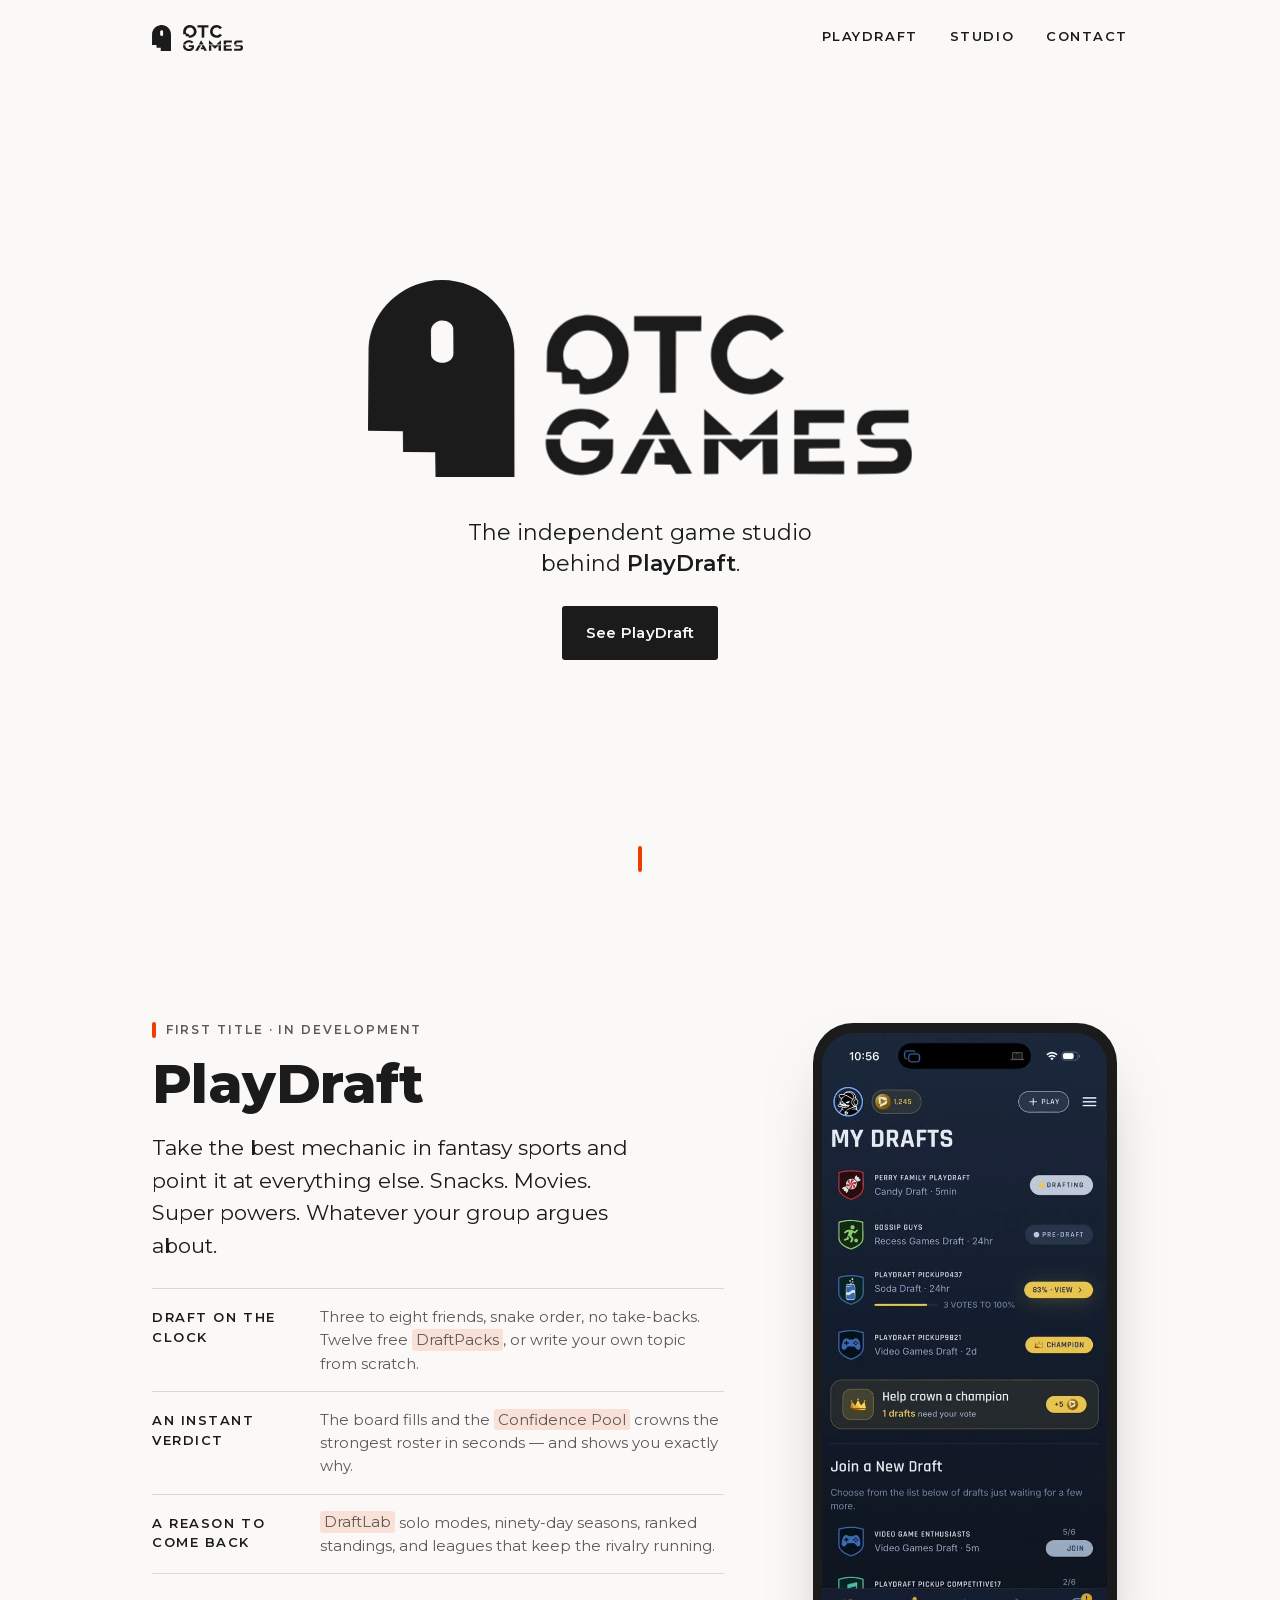
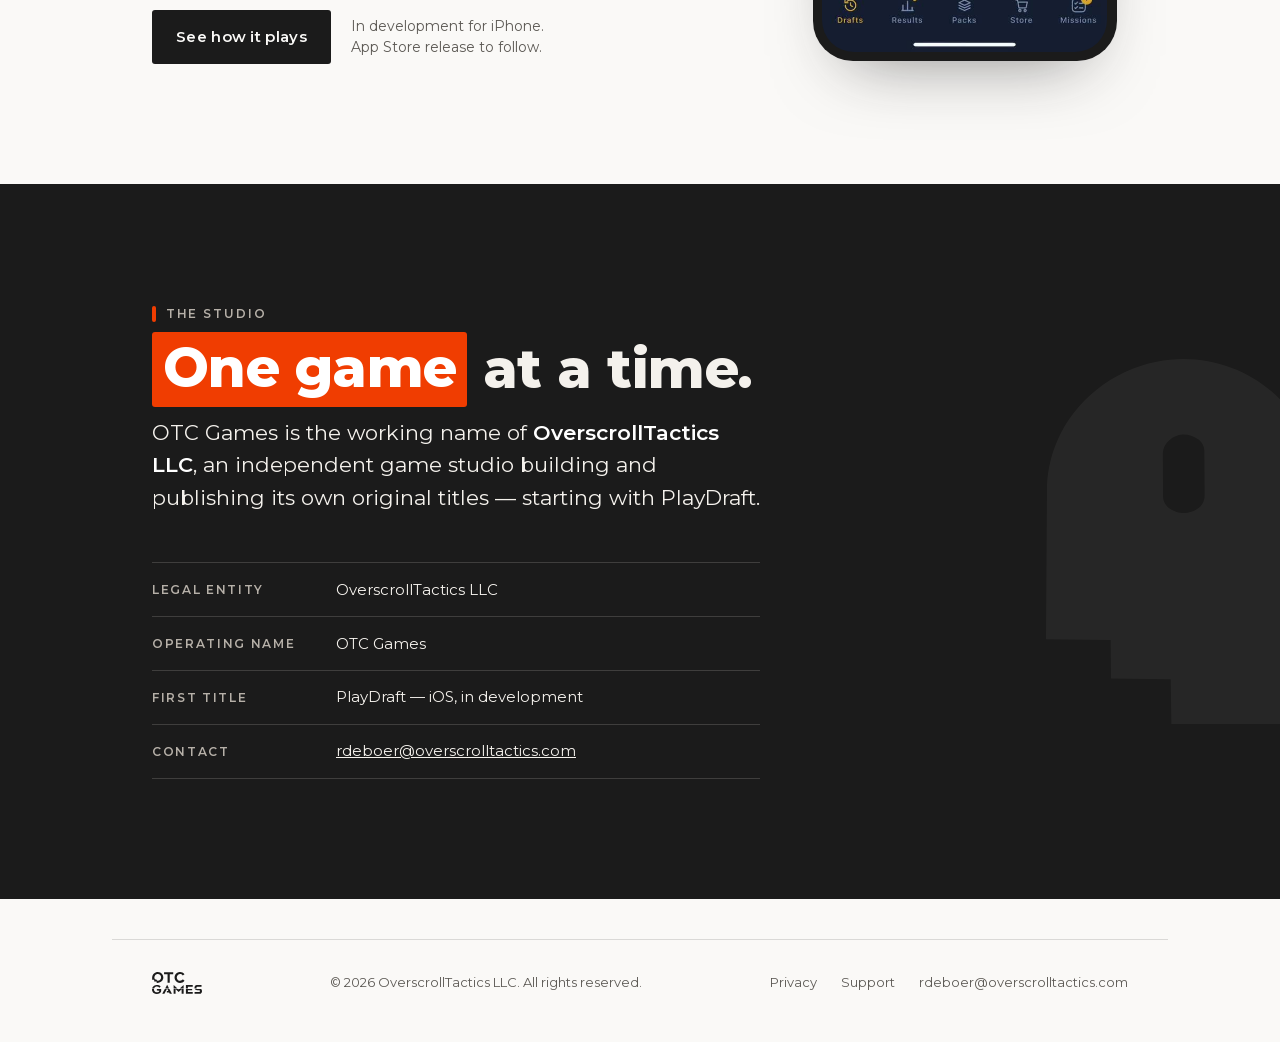
==== index.html @ acd5cdab "Rebuild the hero as one played game: spawn, steer, drop, collide, clear, reveal The eight clipped fr" ====
<!DOCTYPE html>
<html lang="en">
<head>
<meta charset="utf-8">
<meta name="viewport" content="width=device-width, initial-scale=1">
<title>OTC Games — OverscrollTactics LLC</title>
<meta name="description" content="OTC Games is the independent game studio of OverscrollTactics LLC — currently building PlayDraft, a social drafting game for iPhone.">
<link rel="canonical" href="https://overscrolltactics.com/">
<meta name="theme-color" content="#faf9f7">
<link rel="icon" href="/assets/img/favicon.svg" type="image/svg+xml">
<meta property="og:type" content="website">
<meta property="og:title" content="OTC Games — OverscrollTactics LLC">
<meta property="og:description" content="Independent game studio building PlayDraft, a social drafting game for iPhone.">
<meta property="og:url" content="https://overscrolltactics.com/">
<meta property="og:image" content="https://overscrolltactics.com/assets/img/logo.svg">
<meta name="twitter:card" content="summary">
<link rel="preload" href="/assets/fonts/montserrat-var-latin.woff2" as="font" type="font/woff2" crossorigin>
<link rel="stylesheet" href="/assets/css/site.css">
<script type="application/ld+json">
{
  "@context": "https://schema.org",
  "@type": "Organization",
  "name": "OTC Games",
  "legalName": "OverscrollTactics LLC",
  "url": "https://overscrolltactics.com/",
  "logo": "https://overscrolltactics.com/assets/img/logo.svg",
  "email": "rdeboer@overscrolltactics.com",
  "description": "OTC Games is the independent game studio of OverscrollTactics LLC, developing PlayDraft, a social drafting game for iPhone.",
  "brand": { "@type": "Brand", "name": "PlayDraft" }
}
</script>
</head>
<body>
<a class="skip" href="#playdraft">Skip to content</a>

<header class="site-head">
  <a class="brand" href="/" aria-label="OTC Games home">
    <img class="brand-mark" src="/assets/img/wordmark.svg" alt="" width="19" height="26">
    <img class="brand-type" src="/assets/img/type.svg" alt="OTC Games" width="60" height="26">
  </a>
  <nav class="site-nav" aria-label="Site">
    <a href="/playdraft.html">PlayDraft</a>
    <a href="#studio">Studio</a>
    <a href="#contact">Contact</a>
  </nav>
</header>

<main>
<section class="hero" id="hero">
  <h1 class="visually-hidden">OTC Games — the independent game studio of OverscrollTactics LLC</h1>

  <div class="lockup" id="lockup" role="img" aria-label="OTC Games">
    <!-- Burn-off bloom. Its own SVG so it can overflow into the paper —
         the lockup SVG has to stay clipped or the falling pieces would
         show above the canvas. Sits behind the lockup, so the glow only
         reads where it escapes the silhouette. -->
    <svg class="burn-svg" viewBox="0 0 135.41 182.13" xmlns="http://www.w3.org/2000/svg" aria-hidden="true" focusable="false">
      <defs>
        <filter id="otc-burn-halo" x="-60%" y="-60%" width="220%" height="220%"><feGaussianBlur stdDeviation="11"/></filter>
        <filter id="otc-burn-core" x="-40%" y="-40%" width="180%" height="180%"><feGaussianBlur stdDeviation="4"/></filter>
      </defs>
      <path class="burn burn-halo" filter="url(#otc-burn-halo)" d="M62.1,159.36l-29.74-.3-.16-19.16-32.2-.48L.51,62.4C2.1,31.79,25.71,7.09,55.06,1.31c40.99-8.07,80.19,22.22,80.23,64.25l.12,116.53-72.99.04-.32-22.77ZM78.98,67.86l-.15-22.22c-.04-5.45-6.4-8.46-10.98-8.08-4.81.4-9.73,4.33-9.7,9.8l.13,21.05c.03,5.4,5.83,8.29,10.5,8.22s10.23-2.89,10.19-8.77Z"/>
      <path class="burn burn-core" filter="url(#otc-burn-core)" d="M62.1,159.36l-29.74-.3-.16-19.16-32.2-.48L.51,62.4C2.1,31.79,25.71,7.09,55.06,1.31c40.99-8.07,80.19,22.22,80.23,64.25l.12,116.53-72.99.04-.32-22.77ZM78.98,67.86l-.15-22.22c-.04-5.45-6.4-8.46-10.98-8.08-4.81.4-9.73,4.33-9.7,9.8l.13,21.05c.03,5.4,5.83,8.29,10.5,8.22s10.23-2.89,10.19-8.77Z"/>
    </svg>
    <svg class="lockup-svg" viewBox="0 0 503.11 212.35" xmlns="http://www.w3.org/2000/svg" aria-hidden="true" focusable="false">
      <defs>
        <!-- Arcade readout wipe. The rect starts fully left of the wordmark
             and steps right in twelve cells — roughly a glyph per cell, so
             the name types itself on the way a high-score line does. -->
        <clipPath id="otc-type-wipe"><rect class="type-wipe" x="158" y="28" width="346" height="156"/></clipPath>
      </defs>
      <!-- The playfield: a 3×4 board on the emblem's footprint, cell
           45.14 × 45.53. Faint interior grid while pieces are in play;
           it leaves with the line clear. -->
      <path class="grid" d="M45.14,0v182.13M90.27,0v182.13M0,45.53h135.41M0,91.07h135.41M0,136.6h135.41"/>
      <!-- Three tetrominoes fill the board exactly. Pieces enter from the
           board's top edge, move only in whole-cell steps, and each one
           stops where the stack already is. -->
      <g class="tet tet1"><path d="M0,91.07h45.14v45.53h90.27v45.53H0z"/></g><!-- J: floor bar + left riser -->
      <g class="tet tet2"><rect x="45.14" y="45.53" width="90.27" height="91.07"/></g><!-- O: falls in the left lane, steers right -->
      <g class="tet tet3"><path d="M0,0h135.41v45.53H45.14v45.54H0z"/></g><!-- L: top bar, foot drops into the last gap -->
      <!-- The line-clear flash: the board blanks for a beat, and the mark
           is what's left when it passes. -->
      <rect class="clear-flash" x="-1" y="-1" width="137.41" height="184.13"/>
      <!-- Canonical mark: one path, wheel knocked out by winding. -->
      <path class="emblem" d="M62.1,159.36l-29.74-.3-.16-19.16-32.2-.48L.51,62.4C2.1,31.79,25.71,7.09,55.06,1.31c40.99-8.07,80.19,22.22,80.23,64.25l.12,116.53-72.99.04-.32-22.77ZM78.98,67.86l-.15-22.22c-.04-5.45-6.4-8.46-10.98-8.08-4.81.4-9.73,4.33-9.7,9.8l.13,21.05c.03,5.4,5.83,8.29,10.5,8.22s10.23-2.89,10.19-8.77Z"/>
      <g class="type" clip-path="url(#otc-type-wipe)">
        <polygon points="337.15 143.12 310.96 119.31 310.95 143.12 337.15 143.12"/>
        <polygon points="378.58 143.12 378.46 119.52 352.33 143.12 378.58 143.12"/>
        <path d="M347.79,147.23l-3.08,2.78-3.06-2.78h-30.71l-.02,32.2,13.1-.06.07-29.6,1.42-.74,19.18,18.01,20.23-18.56.33,30.96,13.52-.1-.17-32.11h-30.81ZM323.71,148.55c.08-.62.71-.76,1.17-.23l-1.17.23Z"/>
        <polygon points="407.65 143.12 407.74 132.22 440.37 132.19 440.33 120.34 394.23 120.31 394.21 143.12 407.65 143.12"/>
        <polygon points="407.66 155.59 436.22 155.45 436.23 147.23 394.21 147.23 394.18 179.39 440.33 179.41 440.36 167.56 407.7 167.66 407.66 155.59"/>
        <path d="M468.94,143.12c-2.32-.86-3.64-3.03-3.53-5.59.12-2.96,2.4-5.4,6.03-5.41l28.49-.06-.08-11.68-31.12.17c-10.18.06-16.57,8.61-16.49,17.91.02,1.63.26,3.19.67,4.66h16.03Z"/>
        <path d="M496.61,147.23h-41.91c2.99,4.88,8.48,8.02,15.2,8.04l13.51.05c4.29.02,6.98,3.02,6.57,7.07-.3,2.98-2.98,5.32-6.77,5.32l-30.28.02-.03,11.76,34.2-.42c10.27-.13,16.16-8.84,16-18.05-.1-5.78-2.49-10.7-6.49-13.79Z"/>
        <polygon points="280.17 143.12 267.02 118.86 253.5 143.12 280.17 143.12"/>
        <polygon points="251.21 147.23 233.41 179.17 248.51 179.31 265.33 147.23 251.21 147.23"/>
        <polygon points="268.49 147.23 275.2 159.87 265.02 159.98 265.15 170.59 280.19 170.76 284.86 179.35 299.63 179.02 282.39 147.23 268.49 147.23"/>
        <path d="M373,81.75l11.75,9.24c-12.39,15.83-34.83,19.24-51.39,8.25-16.53-10.98-21.1-32.46-10.7-49.26,6.59-10.65,17.91-16.87,29.71-17.45,12.45-.61,24.17,4.26,32.32,14.77l-12.12,8.75c-8.25-11.28-23.36-12.31-33.11-3.58-9.94,8.91-9.69,24.39.01,33.11,9.99,8.98,25.1,7.93,33.53-3.83Z"/>
        <polygon points="284.65 104.06 269.94 104.36 269.79 47.37 246.07 47.35 246.12 33.42 308.3 33.47 308.13 47.36 284.79 47.34 284.65 104.06"/>
        <path d="M233.86,47.54c-9.68-12.82-26.04-17.92-41.35-13.36-14.26,4.25-25.67,16.77-27,32.72l-.2,18.16,13.83.26.37,10.63,16.09.15.09,9.27c19.65,2.06,37.98-7.13,43.66-25.54,3.57-11.56,1.54-22.99-5.49-32.29ZM202.93,91.55c-7.14-.37-4.7-9.8-11.31-8.85-5,.72-8.28-1.69-9.9-6.17-2.51-6.92-1.15-14.36,3.25-20.44,3.95-5.45,10.72-9.52,18.63-9.55,12.53-.06,22.72,10.48,22.46,22.68-.26,12.19-10.35,22.98-23.13,22.33Z"/>
        <path d="M197.45,147.23l-.04,10.41,17,.39c-1.67,11.9-20.01,13.54-29.37,7.03-5.49-3.82-7.8-10.17-7.29-16.56.03-.42.08-.84.15-1.27h-13.35c-.95,9.7,2.39,19.49,10.5,25.77,11.8,9.14,28.61,9.56,41.39,2.42,5.55-3.1,9.94-8.67,10.03-14.64l.2-13.55h-29.21Z"/>
        <path d="M178.89,143.12c1.27-3.65,3.59-7.11,7.1-9.15,9.3-5.39,20.91-4.19,28.12,4.05l9.14-8.56c-7.3-8.2-16.92-10.63-27.21-10.38-13.14.31-24.91,7.62-29.38,19.19-.61,1.59-1.1,3.22-1.47,4.86h13.7Z"/>
      </g>
      <!-- The wipe's leading edge, made visible: one accent bar that steps
           across with the reveal and goes out as the last glyph lands. -->
      <rect class="type-caret" x="500" y="28" width="4" height="156"/>
    </svg>
    <button class="lockup-replay" id="replay" aria-label="Replay the logo animation" title="Replay"></button>
  </div>
  <script>document.getElementById('hero').classList.add('play')</script>

  <p class="hero-line">The independent game studio behind <strong>PlayDraft</strong>.</p>
  <div class="hero-cta"><a class="btn" href="#playdraft">See PlayDraft</a></div>
  <a class="scroll-cue" href="#playdraft" aria-hidden="true" tabindex="-1"></a>
</section>

<section class="playdraft" id="playdraft">
  <div class="wrap split">
    <div class="pd-copy">
      <p class="kicker"><span class="tick" aria-hidden="true"></span>First title · In development</p>
      <h2>PlayDraft</h2>
      <p class="lede">Take the best mechanic in fantasy sports and point it at everything else. Snacks. Movies. Super powers. Whatever your group argues about.</p>
      <ul class="feature-rows">
        <li>
          <h3>Draft on the clock</h3>
          <p>Three to eight friends, snake order, no take-backs. Twelve free <span class="hl-soft">DraftPacks</span>, or write your own topic from scratch.</p>
        </li>
        <li>
          <h3>An instant verdict</h3>
          <p>The board fills and the <span class="hl-soft">Confidence&nbsp;Pool</span> crowns the strongest roster in seconds — and shows you exactly why.</p>
        </li>
        <li>
          <h3>A reason to come back</h3>
          <p><span class="hl-soft">DraftLab</span> solo modes, ninety-day seasons, ranked standings, and leagues that keep the rivalry running.</p>
        </li>
      </ul>
      <div class="store">
        <a class="btn" href="/playdraft.html">See how it plays</a>
        <p class="store-note">In development for iPhone. App&nbsp;Store release to follow.</p>
      </div>
    </div>
    <div class="pd-visual">
      <a class="device" href="/playdraft.html" aria-label="See how PlayDraft plays">
        <img src="/assets/video/playdraft-poster.jpg" width="540" height="1174"
             alt="PlayDraft on iPhone: the My Drafts screen listing drafts in progress, one awaiting a vote and one already crowned champion." loading="lazy" decoding="async">
      </a>
    </div>
  </div>
</section>

<section class="studio" id="studio">
  <svg class="watermark" viewBox="0 0 135.41 182.13" xmlns="http://www.w3.org/2000/svg" aria-hidden="true">
    <path d="M62.1,159.36l-29.74-.3-.16-19.16-32.2-.48L.51,62.4C2.1,31.79,25.71,7.09,55.06,1.31c40.99-8.07,80.19,22.22,80.23,64.25l.12,116.53-72.99.04-.32-22.77ZM78.98,67.86l-.15-22.22c-.04-5.45-6.4-8.46-10.98-8.08-4.81.4-9.73,4.33-9.7,9.8l.13,21.05c.03,5.4,5.83,8.29,10.5,8.22s10.23-2.89,10.19-8.77Z"/>
  </svg>
  <div class="wrap">
    <p class="kicker"><span class="tick" aria-hidden="true"></span>The studio</p>
    <h2><span class="hl">One game</span> at a time.</h2>
    <p class="lede">OTC Games is the working name of <strong>OverscrollTactics LLC</strong>, an independent game studio building and publishing its own original titles — starting with PlayDraft.</p>
    <dl class="facts" id="contact">
      <div>
        <dt>Legal entity</dt>
        <dd>OverscrollTactics LLC</dd>
      </div>
      <div>
        <dt>Operating name</dt>
        <dd>OTC Games</dd>
      </div>
      <div>
        <dt>First title</dt>
        <dd>PlayDraft — iOS, in development</dd>
      </div>
      <div>
        <dt>Contact</dt>
        <dd><a href="mailto:rdeboer@overscrolltactics.com">rdeboer@overscrolltactics.com</a></dd>
      </div>
    </dl>
  </div>
</section>
</main>

<footer class="site-foot">
  <div class="wrap foot-row">
    <img class="foot-type" src="/assets/img/type.svg" alt="OTC Games" width="50" height="22">
    <p>© 2026 OverscrollTactics LLC. All rights reserved.</p>
    <nav class="foot-links" aria-label="Legal">
      <a href="/privacy.html">Privacy</a>
      <a href="/support.html">Support</a>
      <a href="mailto:rdeboer@overscrolltactics.com">rdeboer@overscrolltactics.com</a>
    </nav>
  </div>
</footer>

<script src="/assets/js/hero.js" defer></script>
</body>
</html>
---- assets/css/site.css ----
/* OTC Games — overscrolltactics.com
   Tokens first; brand ink + one scarce accent. */

@font-face {
  font-family: "Montserrat";
  font-style: normal;
  font-weight: 100 900;
  font-display: swap;
  src: url("/assets/fonts/montserrat-var-latin.woff2") format("woff2");
  unicode-range: U+0000-00FF, U+0131, U+0152-0153, U+02BB-02BC, U+02C6, U+02DA,
    U+02DC, U+0304, U+0308, U+0329, U+2000-206F, U+20AC, U+2122, U+2191, U+2193,
    U+2212, U+2215, U+FEFF, U+FFFD;
}

:root {
  --paper: #faf9f7;
  --ink: #1b1b1b;
  --accent: #f03d01;
  /* burn-off ramp: bloom heat and cooling char between accent and ink */
  --ember-hot: #ff5a14;
  --ember-char: #501c07;
  --muted: #5d5a55;
  --line: rgba(27, 27, 27, 0.14);
  --band-text: #f4f1ec;
  --band-muted: #b6b0a8;
  --band-line: rgba(244, 241, 236, 0.16);
  /* raised surfaces on paper — derived from ink, not a new hue */
  --surface: #f2f0ec;
  --surface-line: rgba(27, 27, 27, 0.07);
  --r-panel: clamp(1.25rem, 2vw, 1.75rem);
  --r-card: 0.875rem;
  --wrap: 66rem;
  --gutter: clamp(1.25rem, 4vw, 2.5rem);
  /* hero lockup width; the emblem, the pieces and the wordmark all derive from it */
  --L: min(80vw, 34rem);
}

* { box-sizing: border-box; }

html {
  scroll-behavior: smooth;
  -webkit-text-size-adjust: 100%;
}

body {
  margin: 0;
  background: var(--paper);
  color: var(--ink);
  font-family: "Montserrat", "Avenir Next", "Segoe UI", system-ui, sans-serif;
  font-size: clamp(1rem, 0.96rem + 0.2vw, 1.0625rem);
  line-height: 1.6;
}

::selection { background: var(--accent); color: #fff; }

img, svg { display: block; max-width: 100%; }

a { color: inherit; }

:focus-visible {
  outline: 2px solid var(--accent);
  outline-offset: 3px;
  border-radius: 2px;
}

.visually-hidden {
  position: absolute;
  width: 1px;
  height: 1px;
  margin: -1px;
  padding: 0;
  overflow: hidden;
  clip-path: inset(50%);
  white-space: nowrap;
}

.skip {
  position: absolute;
  left: -999px;
  top: 0;
  background: var(--ink);
  color: var(--paper);
  padding: 0.6rem 1rem;
  z-index: 50;
}
.skip:focus { left: 0.5rem; top: 0.5rem; }

.wrap {
  max-width: var(--wrap);
  margin-inline: auto;
  padding-inline: var(--gutter);
}

/* Inline brand SVGs carry no fill of their own — they take it from tokens. */
.watermark path { fill: currentColor; }

/* ---------- Header ---------- */

.site-head {
  position: absolute;
  inset: 0 0 auto 0;
  z-index: 10;
  display: flex;
  align-items: center;
  justify-content: space-between;
  gap: 1rem;
  max-width: var(--wrap);
  margin-inline: auto;
  padding: 1.4rem var(--gutter);
}

.brand {
  display: flex;
  align-items: center;
  gap: 0.75rem;
  text-decoration: none;
  flex: none; /* the nav is the flexible one — never squeeze the mark */
}
.brand-mark { height: 26px; width: auto; }
.brand-type { height: 26px; width: auto; } /* two-line "OTC / GAMES" */

.site-nav {
  display: flex;
  gap: clamp(1rem, 3vw, 2rem);
}
.site-nav a {
  font-size: 0.8125rem;
  font-weight: 600;
  letter-spacing: 0.12em;
  text-transform: uppercase;
  text-decoration: none;
  white-space: nowrap;
  padding: 0.25rem 0;
  border-bottom: 2px solid transparent;
}
.site-nav a:hover { border-bottom-color: var(--accent); }

/* ---------- Hero ---------- */

.hero {
  min-height: 100svh;
  display: grid;
  place-content: center;
  justify-items: center;
  text-align: center;
  padding: 5.5rem var(--gutter) 3rem;
  position: relative;
}

/* Lockup box reserves the *finished* logo (503.11 × 182.13) so nothing shifts.
   The SVG viewBox runs 30u taller; the extra sits in the lockup's bottom
   margin. Pieces spawn above the viewBox and are clipped by it, so they
   enter from the board's top edge like a real playfield. */
.lockup {
  position: relative;
  width: var(--L);
  aspect-ratio: 503.11 / 182.13;
  margin-bottom: 2.5rem;
}
.lockup-svg {
  position: absolute;
  left: 0;
  top: 0;
  width: 100%;
  height: 116.593%; /* 212.35 / 182.13 — matches the viewBox, so no letterboxing */
}

.lockup-replay {
  position: absolute;
  inset: 0;
  z-index: 5;
  background: none;
  border: 0;
  padding: 0;
  cursor: pointer;
  border-radius: 6px;
}

.hero-line {
  margin: 0 0 1.6rem;
  font-size: clamp(1.05rem, 1rem + 0.6vw, 1.375rem);
  max-width: 30ch;
  line-height: 1.45;
}
.hero-line strong { font-weight: 600; }

.hero-cta { margin: 0; }

.scroll-cue {
  position: absolute;
  bottom: 1.75rem;
  left: 50%;
  translate: -50% 0;
  width: 4px;
  height: 26px;
  border-radius: 2px;
  background: var(--accent);
}

/* ----- Playfield timeline (only when .play is set) -----
   One board, one grammar. A 3×4 grid sits on the emblem's footprint and
   three tetrominoes fill it exactly: a J, an O, an L. Every move is a
   whole-cell jump on a steps() clock — spawn, steer, drop, collide, clear,
   reveal — and easing is reserved for what happens after the clear. The
   falling piece is the hottest orange on the board; it cools to accent at
   its lock, with a tick of compression so the collision reads.

      0  board fades in            1040  L drops · foot finds the last gap
    220  J falls · 4 ticks         1180  board full — hold the shape
    620  O falls · steers right    1320  LINE CLEAR — one flash, held
    880  O locks on the J         1400  reveal: mark burns in, name types on

   The clear is the causal hinge: the blocks leave behind the flash and the
   canonical mark is what remains, so the rounded glyph never has to morph
   out of rigid blocks on camera. From there the burn does the ending —
   the glyph holds accent, sinks through char, and settles on ink while the
   wordmark types itself on and cools on the same ramp. One flash, one
   bloom, one decay — never a strobe (WCAG 2.3.1). */

/* Base paint. The grid is a hint, not a texture; the paper seams keep the
   stack reading as separate blocks until the clear takes them. */
.grid { stroke: var(--ink); stroke-opacity: 0.08; fill: none; opacity: 0; }
.tet  { opacity: 0; }
.tet path,
.tet rect { fill: var(--ember-hot); stroke: var(--paper); stroke-width: 1; }
.clear-flash { fill: #fff; opacity: 0; }
.emblem { fill: var(--ink); opacity: 0; }
.type   { fill: var(--ink); }
/* Wipe rect and caret live in user space; both step the full width of the
   wordmark, so one shared travel distance keeps the caret welded to the edge.
   They rest fully open — the wordmark has to be readable with no JS, under
   reduced motion, and between replays. The animation's backwards fill is what
   pulls the wipe off-screen for the reveal. */
.type-wipe,
.type-caret { transform: translateX(0); }
.type-caret { fill: var(--accent); opacity: 0; }
/* Burn-off bloom. The svg is sized to the emblem's share of the lockup so
   the two paths land exactly on the mark; overflow stays visible so the
   glow can leave the canvas and bleed into the paper. */
.burn-svg {
  position: absolute;
  left: 0;
  top: 0;
  width: 26.917%; /* 135.41 / 503.11 — the emblem's share of the lockup */
  height: 100%;
  overflow: visible;
  pointer-events: none;
}
.burn {
  opacity: 0;
  transform-box: fill-box;
  transform-origin: center;
}
.burn-halo { fill: var(--ember-hot); }
.burn-core { fill: var(--ember-hot); }

/* The board establishes first, empty, and leaves with the clear. */
.play .grid { animation: fade-in 140ms linear both,
                         fade-out 80ms linear 1400ms both; }
/* Groups carry the travel; children carry the lock beat, so the two
   transforms never fight. Travel is linear ticks — mechanical while moving,
   polish only after the clear. */
.play .tet1 { animation: show 1ms steps(1, end) 220ms both,
                         tet1-drop 240ms steps(4, end) 220ms both,
                         tet-off 1ms steps(1, end) 1400ms both; }
.play .tet1 > * { animation: tet-lock 120ms linear 460ms both; }
.play .tet2 { animation: show 1ms steps(1, end) 620ms both,
                         tet2-path 320ms linear 620ms both,
                         tet-off 1ms steps(1, end) 1400ms both; }
.play .tet2 > * { animation: tet-lock 120ms linear 880ms both; }
.play .tet3 { animation: show 1ms steps(1, end) 1040ms both,
                         tet3-drop 140ms steps(2, end) 1040ms both,
                         tet-off 1ms steps(1, end) 1400ms both; }
.play .tet3 > * { animation: tet-lock 120ms linear 1180ms both; }
.play .clear-flash { animation: line-clear 240ms linear 1320ms both; }
.play .emblem { animation: emblem-set 720ms linear 1400ms both; }
/* The wordmark types itself on in twelve 35ms cells, then cools with the
   emblem so the mark and the name go out together rather than in sequence. */
.play .type-wipe  { animation: type-wipe 420ms steps(12, end) 1400ms both; }
.play .type-caret { animation: type-wipe 420ms steps(12, end) 1400ms both,
                               caret-out 420ms linear 1400ms both; }
.play .type       { animation: type-cool 700ms linear 1450ms both; }
/* The bloom rides the reveal, not the locks: heat leaving the mark once,
   faint enough that the burn on the glyph stays the focal event. */
.play .burn-core  { animation: burn-core 560ms cubic-bezier(0.22, 1, 0.36, 1) 1400ms both; }
.play .burn-halo  { animation: burn-halo 900ms cubic-bezier(0.22, 1, 0.36, 1) 1400ms both; }

.play .hero-line  { animation: rise-in 0.45s ease-out 1.98s both; }
.play .hero-cta   { animation: rise-in 0.45s ease-out 2.1s both; }
.play .scroll-cue { animation: fade-in 0.4s ease-out 2.26s both, cue-nudge 1.2s ease-in-out 2.76s 3; }

@keyframes show { to { opacity: 1; } }
@keyframes fade-out { to { opacity: 0; } }

/* Gravity on a grid clock: every jump is one whole row. */
@keyframes tet1-drop { from { transform: translateY(-183px); } to { transform: translateY(0); } }
@keyframes tet3-drop { from { transform: translateY(-92px); }  to { transform: translateY(0); } }
/* The O: two ticks down the left lane, one sidestep right, one tick into the
   slot beside the riser. The steer is the single lateral gesture — it exists
   so the fall reads as played, not scheduled. */
@keyframes tet2-path {
  0%       { transform: translate(-45.14px, -138px); animation-timing-function: steps(1, end); }
  19%      { transform: translate(-45.14px, -91.3px); animation-timing-function: steps(1, end); }
  38%      { transform: translate(-45.14px, -45.8px); animation-timing-function: steps(1, end); }
  62%      { transform: translate(0px, -45.8px); animation-timing-function: steps(1, end); }
  81%, 100% { transform: translate(0, 0); }
}
/* The lock beat: the falling heat collides — a tick of pale flash, 1.5px of
   compression — and settles to resting accent. */
@keyframes tet-lock {
  0%   { fill: var(--ember-hot); transform: translateY(0); }
  35%  { fill: #ffc9a3; transform: translateY(1.5px); }
  100% { fill: var(--accent); transform: translateY(0); }
}
@keyframes tet-off { to { opacity: 0; } }
/* One flash, held for a beat, gone. A single event — never repeated. */
@keyframes line-clear {
  0%   { opacity: 0; }
  25%  { opacity: 0.92; }
  75%  { opacity: 0.92; }
  100% { opacity: 0; }
}
/* The burn. Once the mark is one solid glyph it cools in place: it holds the
   accent long enough to register as the finished shape, sinks through char,
   and settles on ink. This is the slowest move in the sequence on purpose —
   the whole build exists to arrive here, so the last thing the eye does is
   watch the orange go out. */
@keyframes emblem-set {
  0%   { opacity: 0; fill: var(--accent); }
  7%   { opacity: 1; fill: var(--accent); }
  30%  { fill: var(--accent); }
  62%  { fill: var(--ember-char); }
  100% { opacity: 1; fill: var(--ink); }
}
/* The bloom: flare fast, dissipate slow, drifting outward as it cools.
   Deliberately faint — it is the heat leaving the mark, not a glow effect.
   Anything stronger competes with the colour burn happening on the glyph. */
@keyframes burn-core {
  0%   { opacity: 0; transform: scale(0.99); }
  16%  { opacity: 0.34; }
  100% { opacity: 0; transform: scale(1.02); }
}
@keyframes burn-halo {
  0%   { opacity: 0; transform: scale(1); }
  18%  { opacity: 0.2; }
  100% { opacity: 0; transform: scale(1.05); }
}
@keyframes type-wipe {
  from { transform: translateX(-346px); }
  to   { transform: translateX(0); }
}
/* On through the reveal, out before it can overlap the final S. */
@keyframes caret-out {
  0%   { opacity: 0; }
  4%   { opacity: 1; }
  82%  { opacity: 1; }
  96%  { opacity: 0; }
  100% { opacity: 0; }
}
/* The name arrives hot and cools to ink alongside the emblem. */
@keyframes type-cool {
  0%   { fill: var(--accent); }
  26%  { fill: var(--accent); }
  60%  { fill: var(--ember-char); }
  100% { fill: var(--ink); }
}
@keyframes fade-in { from { opacity: 0; } to { opacity: 1; } }
@keyframes rise-in {
  from { opacity: 0; transform: translateY(12px); }
  to   { opacity: 1; transform: translateY(0); }
}
@keyframes cue-nudge {
  0%, 100% { transform: translateY(0); }
  50%      { transform: translateY(6px); }
}

/* Resting state: no-JS, reduced motion, and between replays. The canonical
   path and the wordmark are the only things visible — never a stray piece. */
.hero:not(.play) .grid,
.hero:not(.play) .tet,
.hero:not(.play) .clear-flash,
.hero:not(.play) .burn,
.hero:not(.play) .type-caret { opacity: 0; }
.hero:not(.play) .emblem { opacity: 1; }

@media (prefers-reduced-motion: reduce) {
  html { scroll-behavior: auto; }
  .play .grid, .play .tet, .play .clear-flash { animation: none; opacity: 0; }
  .play .tet > * { animation: none; }
  .play .burn { animation: none; opacity: 0; }
  .play .type-wipe { animation: none; transform: translateX(0); }
  .play .type-caret { animation: none; opacity: 0; }
  .play .emblem { animation: none; opacity: 1; }
  .play .type { animation: fade-in 110ms linear both; }
  .play .hero-line, .play .hero-cta { animation: fade-in 110ms linear both; }
  .play .scroll-cue { animation: none; }
}

/* ---------- Shared bits ---------- */

/* Keyword emphasis.
   .hl is the loud one: solid accent, white text. Display sizes only — at 3.9:1
   it clears AA for large text but not for body copy. One per heading, and never
   two visible in the same viewport, or the accent stops meaning anything.
   .hl-soft is the body-copy version: an accent wash under ink, so contrast
   stays where it was. Both clone their decoration so they survive a line wrap. */
.hl,
.hl-soft {
  border-radius: 3px;
  -webkit-box-decoration-break: clone;
  box-decoration-break: clone;
}
.hl {
  background: var(--accent);
  color: #fff;
  padding: 0.04em 0.2em 0.1em;
}
.hl-soft {
  background: rgba(240, 61, 1, 0.13);
  padding: 0.08em 0.26em;
}
.studio .hl-soft {
  background: rgba(240, 61, 1, 0.26);
  color: var(--band-text);
}

.kicker {
  display: flex;
  align-items: center;
  gap: 0.6rem;
  margin: 0 0 1rem;
  font-size: 0.75rem;
  font-weight: 600;
  letter-spacing: 0.16em;
  text-transform: uppercase;
  color: var(--muted);
}
.kicker .tick {
  width: 4px;
  height: 16px;
  border-radius: 2px;
  background: var(--accent);
}

h1, h2 {
  font-weight: 800;
  line-height: 1.05;
  letter-spacing: -0.01em;
  margin: 0 0 1.25rem;
}
h2 { font-size: clamp(2.1rem, 1.5rem + 2.6vw, 3.4rem); }

.lede {
  font-size: clamp(1.0625rem, 1rem + 0.5vw, 1.3125rem);
  line-height: 1.55;
  max-width: 34ch;
  margin: 0 0 2rem;
}

.btn {
  display: inline-block;
  background: var(--ink);
  color: var(--paper);
  text-decoration: none;
  font-weight: 600;
  font-size: 0.9375rem;
  letter-spacing: 0.02em;
  padding: 0.95rem 1.5rem;
  border-radius: 3px;
  border: 0;
  transition: transform 0.15s ease, background 0.15s ease;
}
.btn:hover { background: #000; transform: translateY(-1px); }
.btn:active { transform: translateY(0); }

/* ---------- PlayDraft ---------- */

.playdraft { padding: clamp(4rem, 10vw, 7.5rem) 0; }

.split {
  display: grid;
  grid-template-columns: minmax(0, 7fr) minmax(0, 4fr);
  gap: clamp(2.5rem, 6vw, 5rem);
  align-items: center;
}

.feature-rows {
  list-style: none;
  margin: 0 0 2.25rem;
  padding: 0;
}
.feature-rows li {
  display: grid;
  grid-template-columns: 9.5rem 1fr;
  gap: 1rem;
  padding: 1rem 0;
  border-top: 1px solid var(--line);
}
.feature-rows li:last-child { border-bottom: 1px solid var(--line); }
.feature-rows h3 {
  margin: 0;
  font-size: 0.8125rem;
  font-weight: 600;
  letter-spacing: 0.12em;
  text-transform: uppercase;
  line-height: 1.5;
  padding-top: 0.2rem;
}
.feature-rows p { margin: 0; color: var(--muted); font-size: 0.9375rem; line-height: 1.55; }

.store { display: flex; flex-wrap: wrap; align-items: center; gap: 1rem 1.25rem; }
.store-note {
  margin: 0;
  font-size: 0.875rem;
  color: var(--muted);
  max-width: 24ch;
  line-height: 1.5;
}
.store-note a { color: var(--ink); font-weight: 600; }

/* ---------- Studio band ---------- */

.studio {
  position: relative;
  overflow: hidden;
  background: var(--ink);
  color: var(--band-text);
  padding: clamp(4rem, 10vw, 7.5rem) 0;
}
.studio .kicker { color: var(--band-muted); }
.studio .lede { max-width: 44ch; }
.studio .lede strong { font-weight: 600; color: #fff; }

/* Emblem is portrait (0.74:1), so size it off the band height, not the width. */
.watermark {
  position: absolute;
  right: -3%;
  top: 50%;
  translate: 0 -50%;
  width: min(17rem, 34vw);
  color: var(--band-text);
  opacity: 0.05;
  pointer-events: none;
}

.facts {
  margin: 3rem 0 0;
  max-width: 38rem;
}
.facts > div {
  display: grid;
  grid-template-columns: 10.5rem 1fr;
  gap: 1rem;
  padding: 0.9rem 0;
  border-top: 1px solid var(--band-line);
}
.facts > div:last-child { border-bottom: 1px solid var(--band-line); }
.facts dt {
  font-size: 0.75rem;
  font-weight: 600;
  letter-spacing: 0.14em;
  text-transform: uppercase;
  color: var(--band-muted);
  padding-top: 0.15rem;
}
.facts dd { margin: 0; font-size: 0.9375rem; }
.facts dd a { color: var(--band-text); }

/* ---------- Footer ---------- */

.site-foot { padding: 2.5rem 0 3rem; }
.foot-row {
  display: flex;
  flex-wrap: wrap;
  align-items: center;
  justify-content: space-between;
  gap: 1rem 2rem;
  border-top: 1px solid var(--line);
  padding-top: 2rem;
}
.foot-type { height: 22px; width: auto; }
.foot-row p { margin: 0; font-size: 0.8125rem; color: var(--muted); }
.foot-links { display: flex; flex-wrap: wrap; gap: 0.5rem 1.5rem; }
.foot-links a {
  font-size: 0.8125rem;
  color: var(--muted);
  text-decoration: none;
  border-bottom: 1px solid transparent;
}
.foot-links a:hover { color: var(--ink); border-bottom-color: var(--accent); }

/* ---------- Inner pages (privacy, support, 404) ---------- */

.page {
  min-height: 60svh;
  padding: clamp(7rem, 16vw, 10rem) 0 clamp(3rem, 8vw, 5rem);
}
.page h1 { font-size: clamp(2rem, 1.5rem + 2.2vw, 3rem); }
.page .prose { max-width: 60ch; }
.page .prose h2 {
  font-size: 1.0625rem;
  font-weight: 600;
  letter-spacing: 0.02em;
  margin: 2.25rem 0 0.5rem;
}
.page .prose p { margin: 0 0 1rem; color: var(--muted); }
.page .prose p strong { color: var(--ink); }
.page .prose a { color: var(--ink); font-weight: 600; }
.page-updated {
  font-size: 0.8125rem;
  color: var(--muted);
  margin: 0 0 2.5rem;
}

.oops { text-align: center; place-content: center; display: grid; }
.oops .m-arc-static { width: min(6rem, 24vw); margin: 0 auto 2rem; }
.oops p { color: var(--muted); margin: 0 0 2rem; }

/* ---------- Responsive ---------- */

@media (max-width: 880px) {
  .split { grid-template-columns: 1fr; }
  .pd-visual { order: 2; }
}

@media (max-width: 640px) {
  .feature-rows li { grid-template-columns: 1fr; gap: 0.2rem; }
  .facts > div { grid-template-columns: 1fr; gap: 0.2rem; }
  .foot-row { flex-direction: column; align-items: flex-start; }
}

@media (max-width: 420px) {
  .brand-type { display: none; }
  :root { --L: 86vw; }
  /* Buy the nav enough room to sit on one line beside the mark at 320px. */
  .site-head { padding-inline: 1rem; }
  .site-nav { gap: 0.7rem; }
  .site-nav a { font-size: 0.75rem; letter-spacing: 0.08em; }
}

/* ==========================================================================
   PlayDraft product page
   Surfaces instead of rules: one large media stage carries the hero, the
   supporting content sits on calm rounded cards, and the accent stays scarce.
   ========================================================================== */

/* ----- Hero stage: copy column + media panel, centred in the first screen --- */

.pd-stage {
  min-height: 100svh;
  display: grid;
  align-content: center;
  padding: clamp(6rem, 12vw, 8rem) 0 clamp(2.5rem, 6vw, 4rem);
}
.pd-stage-grid {
  display: grid;
  grid-template-columns: minmax(0, 1fr) minmax(0, 1fr);
  gap: clamp(2rem, 4vw, 3.5rem);
  align-items: center;
}
/* Sized so the headline holds two lines in its own column — the whole stage
   has to clear one viewport, and the headline is what blows that budget. */
.pd-copy h1 {
  font-size: clamp(2.1rem, 1.4rem + 2.6vw, 2.9rem);
  margin-bottom: 1.15rem;
}
.pd-copy .lede { max-width: 36ch; margin-bottom: 1.6rem; }

.panel {
  background: var(--surface);
  border-radius: var(--r-panel);
}
.pd-media {
  display: grid;
  place-items: center;
  padding: clamp(1.5rem, 4vw, 3rem);
  min-height: min(72svh, 44rem);
}
/* Bound the phone by viewport height so the stage always fits one screen. */
.pd-media .device {
  width: min(17rem, 26svh, 62vw);
  box-shadow: 0 34px 60px -28px rgba(27, 27, 27, 0.42),
              0 4px 14px -6px rgba(27, 27, 27, 0.22);
}

/* Quiet inline links, the way the footer of a one-screen page reads. */
.pd-quiet {
  display: flex;
  flex-wrap: wrap;
  gap: 0.35rem 1.5rem;
  margin: 2.25rem 0 0;
  padding: 0;
  list-style: none;
}
.pd-quiet a {
  font-size: 0.8125rem;
  color: var(--muted);
  text-decoration: none;
  border-bottom: 1px solid transparent;
}
.pd-quiet a:hover { color: var(--ink); border-bottom-color: var(--accent); }

.pd-meta {
  display: flex;
  flex-wrap: wrap;
  gap: 0.5rem;
  margin: 0 0 1.9rem;
  padding: 0;
  list-style: none;
}
.pd-meta li {
  font-size: 0.7rem;
  font-weight: 600;
  letter-spacing: 0.09em;
  text-transform: uppercase;
  color: var(--muted);
  background: var(--surface);
  border-radius: 999px;
  padding: 0.4rem 0.8rem;
}

/* Pills on this page only — the homepage keeps its squared buttons. */
.pd-page .btn,
.pd-page .btn-ghost { border-radius: 999px; padding: 0.95rem 1.5rem; }

.cta-row {
  display: flex;
  flex-wrap: wrap;
  align-items: center;
  gap: 0.75rem;
}
.btn-ghost {
  display: inline-block;
  padding: 0.95rem 1.5rem;
  border: 1px solid var(--ink);
  border-radius: 3px;
  font-weight: 600;
  font-size: 0.9375rem;
  text-decoration: none;
  background: none;
  color: inherit;
  font-family: inherit;
  transition: background 0.15s ease, color 0.15s ease;
}
.btn-ghost:hover { background: var(--ink); color: var(--paper); }
.cta-note {
  width: 100%;
  margin: 0.35rem 0 0;
  font-size: 0.8125rem;
  color: var(--muted);
  max-width: 44ch;
}

/* ----- QR control -------------------------------------------------------
   The link is the real control: click it on a phone and it just opens. On a
   pointer device, hovering or focusing it grows a scan panel out of the
   button, so the desktop visitor can get it onto the device that can run it.
   The panel is decorative for assistive tech — the anchor already carries the
   destination — and it is never the only way to reach the link. */
.qr-cta { position: relative; display: inline-flex; }
.qr-panel {
  position: absolute;
  bottom: calc(100% + 0.6rem);
  left: 50%;
  z-index: 6;
  display: grid;
  justify-items: center;
  gap: 0.55rem;
  padding: 0.9rem 0.9rem 0.75rem;
  background: var(--paper);
  border-radius: 0.9rem;
  box-shadow: 0 18px 40px -18px rgba(27, 27, 27, 0.4),
              0 0 0 1px var(--surface-line);
  opacity: 0;
  pointer-events: none;
  transform: translate(-50%, 8px) scale(0.82);
  transform-origin: 50% calc(100% + 1.4rem);
  transition: opacity 0.16s ease, transform 0.22s cubic-bezier(0.16, 1, 0.3, 1);
}
.qr-cta:hover .qr-panel,
.qr-cta:focus-within .qr-panel {
  opacity: 1;
  transform: translate(-50%, 0) scale(1);
}
.qr { width: 8.5rem; height: 8.5rem; fill: var(--ink); }
.qr-cap {
  font-size: 0.6875rem;
  font-weight: 600;
  letter-spacing: 0.08em;
  text-transform: uppercase;
  color: var(--muted);
  white-space: nowrap;
}
/* Coarse pointers can't hover and don't need a QR for their own screen. */
@media (hover: none) {
  .qr-panel { display: none; }
}
@media (prefers-reduced-motion: reduce) {
  .qr-panel { transition: opacity 0.12s linear; transform: translate(-50%, 0) scale(1); }
}
.btn[aria-disabled="true"],
.btn-ghost[aria-disabled="true"] {
  opacity: 0.4;
  cursor: not-allowed;
}
.btn-ghost[aria-disabled="true"]:hover { background: none; color: inherit; }
.btn[aria-disabled="true"]:hover { background: var(--ink); transform: none; }

/* Device frame (shared with the homepage teaser) */
.device {
  width: min(19rem, 78vw);
  margin-inline: auto;
  background: var(--ink);
  border-radius: 2.5rem;
  padding: 0.6rem;
  box-shadow: 0 30px 70px -35px rgba(27, 27, 27, 0.55);
}
.device video,
.device img {
  display: block;
  width: 100%;
  height: auto;
  border-radius: 2rem;
  background: #12161f;
}
a.device {
  display: block;
  transition: transform 0.2s ease, box-shadow 0.2s ease;
}
a.device:hover {
  transform: translateY(-4px);
  box-shadow: 0 38px 80px -32px rgba(27, 27, 27, 0.58);
}
@media (prefers-reduced-motion: reduce) {
  a.device { transition: none; }
  a.device:hover { transform: none; }
}

/* ----- Section rhythm ----- */

.band { padding: clamp(3.5rem, 8vw, 6.5rem) 0; }
.band + .band { padding-top: 2em; }
.band-line { border-top: 1px solid var(--line); padding-top: clamp(3.5rem, 8vw, 6rem); }
.section-head { max-width: 46ch; margin-bottom: clamp(2.25rem, 5vw, 3.25rem); }
.section-head h2 { font-size: clamp(1.9rem, 1.4rem + 2.2vw, 2.9rem); }
.section-head p { margin: 0; color: var(--muted); font-size: 1.0625rem; line-height: 1.6; }

/* Numbered loop steps — cards, not a ruled grid */
.loop {
  counter-reset: step;
  list-style: none;
  margin: 0;
  padding: 0;
  display: grid;
  grid-template-columns: repeat(4, 1fr);
  gap: 0.75rem;
}
.loop li {
  counter-increment: step;
  background: var(--surface);
  border-radius: var(--r-card);
  padding: 1.6rem 1.4rem 1.75rem;
}
.loop li::before {
  content: counter(step, decimal-leading-zero);
  display: block;
  font-size: 0.75rem;
  font-weight: 600;
  letter-spacing: 0.14em;
  color: var(--accent);
  margin-bottom: 0.9rem;
}
.loop h3 {
  margin: 0 0 0.4rem;
  font-size: 1.0625rem;
  font-weight: 600;
  letter-spacing: -0.005em;
}
.loop p { margin: 0; font-size: 0.9375rem; line-height: 1.55; color: var(--muted); }

/* Mode / feature detail rows — editorial hairlines, more air */
.detail-rows { margin: 0; padding: 0; list-style: none; }
.detail-rows > li {
  display: grid;
  grid-template-columns: minmax(0, 4fr) minmax(0, 7fr);
  gap: 1rem clamp(1.5rem, 5vw, 4rem);
  padding: 2rem 0;
  border-top: 1px solid var(--line);
}
.detail-rows > li:last-child { border-bottom: 1px solid var(--line); }
.detail-rows h3 {
  margin: 0;
  font-size: 1.25rem;
  font-weight: 800;
  letter-spacing: -0.01em;
  line-height: 1.2;
}
.detail-rows .tag {
  display: inline-block;
  margin-top: 0.55rem;
  font-size: 0.6875rem;
  font-weight: 600;
  letter-spacing: 0.12em;
  text-transform: uppercase;
  color: var(--muted);
}
.detail-rows p { margin: 0; color: var(--muted); line-height: 1.6; }
.detail-rows p + p { margin-top: 0.75rem; }
.detail-rows strong { color: var(--ink); font-weight: 600; }

/* Option grids — cards */
.options { display: grid; gap: 0.75rem; }
.options-3 { grid-template-columns: repeat(3, 1fr); }
.options > div {
  background: var(--surface);
  border-radius: var(--r-card);
  padding: 1.5rem 1.4rem;
}
.options dt {
  font-size: 0.75rem;
  font-weight: 600;
  letter-spacing: 0.12em;
  text-transform: uppercase;
  margin-bottom: 0.5rem;
}
.options dd { margin: 0; font-size: 0.9375rem; color: var(--muted); line-height: 1.55; }
.options .val { color: var(--ink); font-weight: 600; }

/* Pack chips */
.packs {
  display: flex;
  flex-wrap: wrap;
  gap: 0.5rem;
  margin: 0 0 1.5rem;
  padding: 0;
  list-style: none;
}
.packs li {
  display: flex;
  align-items: baseline;
  gap: 0.5rem;
  background: var(--surface);
  border-radius: 999px;
  padding: 0.6rem 1rem;
  font-size: 0.875rem;
  font-weight: 600;
}
.packs li span {
  font-size: 0.75rem;
  font-weight: 400;
  color: var(--muted);
  font-variant-numeric: tabular-nums;
}

/* The stage owns exactly one viewport, so nothing peeks below the fold. On a
   short window the copy column is what blows the budget, not the panel —
   tighten the type and the vertical rhythm rather than shrinking the device. */
@media (min-width: 901px) and (max-height: 820px) {
  .pd-stage { padding-block: 5.5rem 2rem; }
  .pd-copy h1 { font-size: clamp(1.85rem, 1.1rem + 2.1vw, 2.4rem); margin-bottom: 0.85rem; }
  .pd-copy .lede { margin-bottom: 1.15rem; font-size: 1rem; }
  .pd-meta { margin-bottom: 1.2rem; }
  .pd-quiet { margin-top: 1.4rem; }
  .pd-media { min-height: min(66svh, 34rem); padding: clamp(1rem, 2.5vw, 1.75rem); }
}
@media (min-width: 901px) and (max-height: 680px) {
  .pd-stage { padding-block: 5rem 1.5rem; }
  .pd-copy .lede { display: none; } /* the headline and the CTA carry it */
  .pd-media { min-height: min(62svh, 28rem); }
}

@media (max-width: 900px) {
  .pd-stage { min-height: 0; padding-top: clamp(6rem, 16vw, 8rem); }
  .pd-stage-grid { grid-template-columns: 1fr; }
  .pd-media { min-height: 0; order: 2; }
  .pd-media .device { width: min(15rem, 62vw); }
  .loop { grid-template-columns: repeat(2, 1fr); }
}
@media (max-width: 640px) {
  .loop { grid-template-columns: 1fr; }
  .detail-rows > li { grid-template-columns: 1fr; }
  .options-3 { grid-template-columns: 1fr; }
}
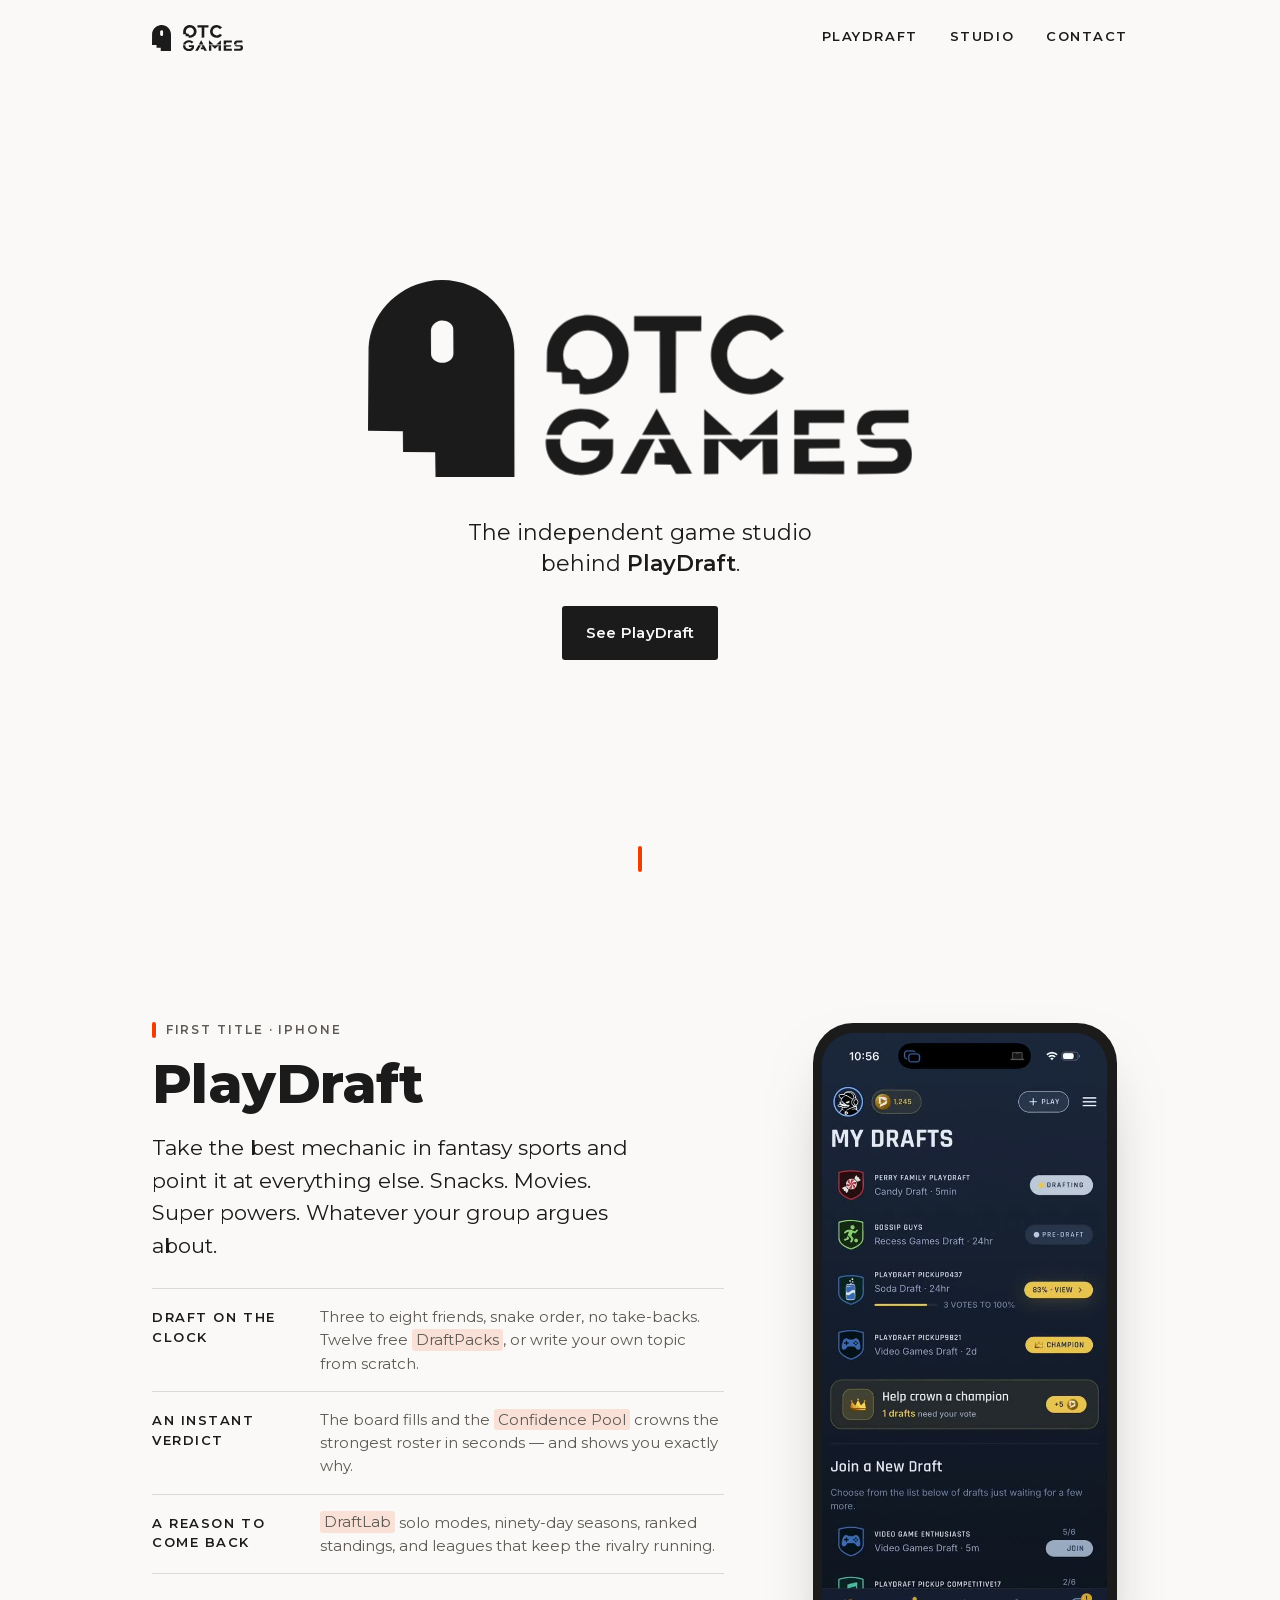
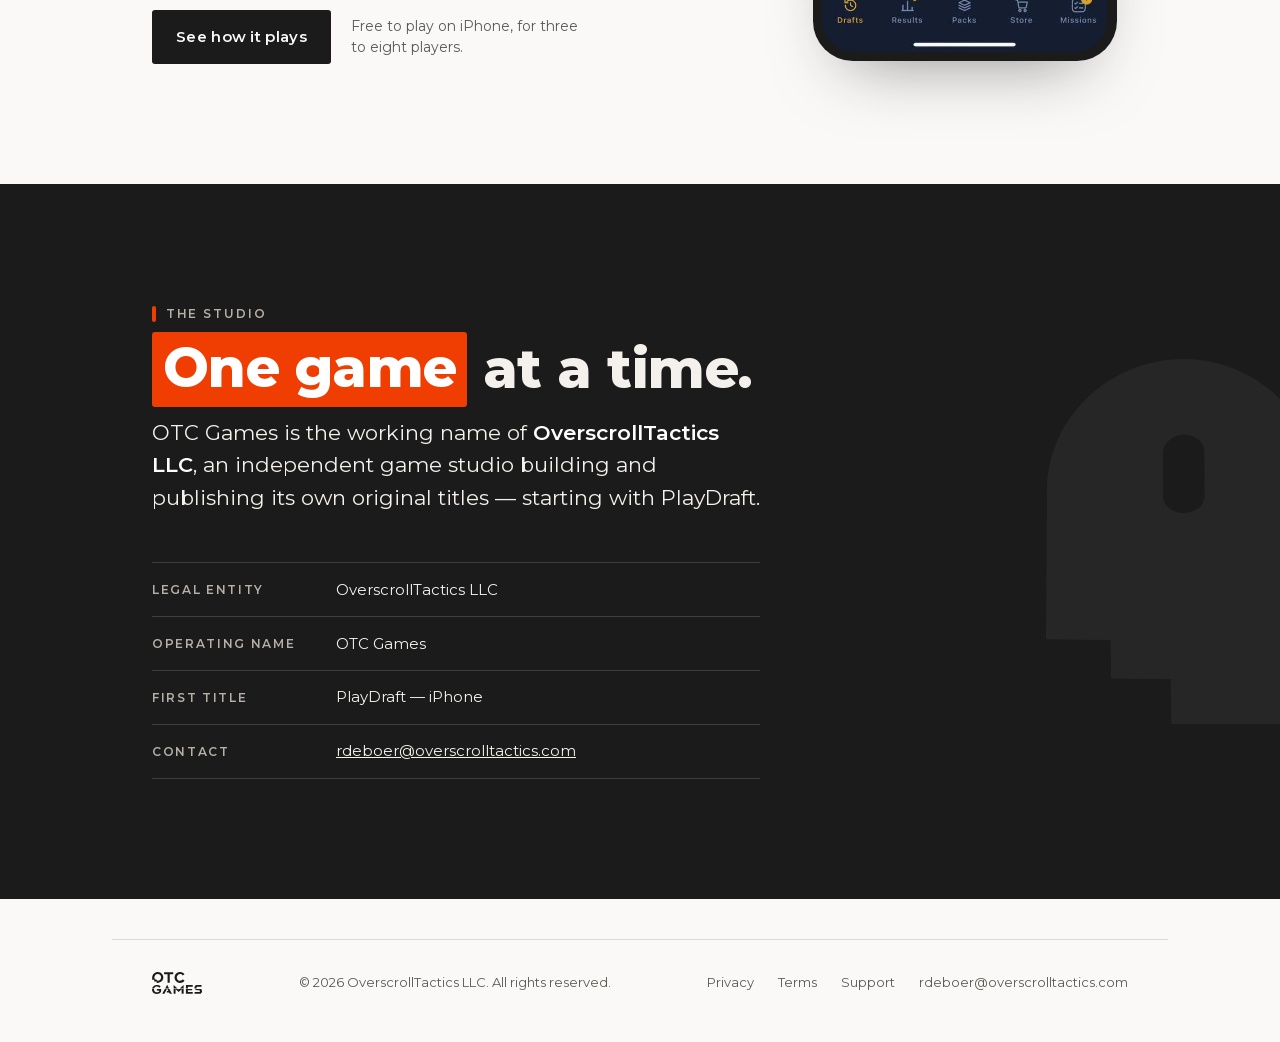
==== commit eff9e47e: "Retire the pre-release messaging ahead of App Store submission The support page was rewritten for re" ====
--- a/index.html
+++ b/index.html
@@ -4,13 +4,13 @@
 <meta charset="utf-8">
 <meta name="viewport" content="width=device-width, initial-scale=1">
 <title>OTC Games — OverscrollTactics LLC</title>
-<meta name="description" content="OTC Games is the independent game studio of OverscrollTactics LLC — currently building PlayDraft, a social drafting game for iPhone.">
+<meta name="description" content="OTC Games is the independent game studio of OverscrollTactics LLC, maker of PlayDraft, a social drafting game for iPhone.">
 <link rel="canonical" href="https://overscrolltactics.com/">
 <meta name="theme-color" content="#faf9f7">
 <link rel="icon" href="/assets/img/favicon.svg" type="image/svg+xml">
 <meta property="og:type" content="website">
 <meta property="og:title" content="OTC Games — OverscrollTactics LLC">
-<meta property="og:description" content="Independent game studio building PlayDraft, a social drafting game for iPhone.">
+<meta property="og:description" content="Independent game studio behind PlayDraft, a social drafting game for iPhone.">
 <meta property="og:url" content="https://overscrolltactics.com/">
 <meta property="og:image" content="https://overscrolltactics.com/assets/img/logo.svg">
 <meta name="twitter:card" content="summary">
@@ -25,7 +25,7 @@
   "url": "https://overscrolltactics.com/",
   "logo": "https://overscrolltactics.com/assets/img/logo.svg",
   "email": "rdeboer@overscrolltactics.com",
-  "description": "OTC Games is the independent game studio of OverscrollTactics LLC, developing PlayDraft, a social drafting game for iPhone.",
+  "description": "OTC Games is the independent game studio of OverscrollTactics LLC, maker of PlayDraft, a social drafting game for iPhone.",
   "brand": { "@type": "Brand", "name": "PlayDraft" }
 }
 </script>
@@ -68,22 +68,54 @@
              and steps right in twelve cells — roughly a glyph per cell, so
              the name types itself on the way a high-score line does. -->
         <clipPath id="otc-type-wipe"><rect class="type-wipe" x="158" y="28" width="346" height="156"/></clipPath>
+        <!-- The cutter pass. Two rects sweep with the blade: one reveals the
+             mark behind it, one hides the stack ahead of it. Both rest open
+             so the finished mark survives no-JS and between replays. The
+             behind-rect runs wide and tall so freed offcuts can fall and
+             drift before the viewBox swallows them. -->
+        <clipPath id="otc-cut"><rect class="cut-behind" x="-40" y="-1" width="176.5" height="214"/></clipPath>
+        <clipPath id="otc-cut-stack"><rect class="cut-ahead" x="-1" y="-1" width="137.5" height="184.5"/></clipPath>
+        <!-- Boolean waste: everything inside the board that is not the mark.
+             Each offcut is a plain rect trimmed by this mask, so the scraps
+             match the die-cut exactly without hand-drawn complements. -->
+        <mask id="otc-waste" maskUnits="userSpaceOnUse" x="-2" y="-2" width="140" height="187">
+          <rect x="-2" y="-2" width="140" height="187" fill="#fff"/>
+          <path fill="#000" d="M62.1,159.36l-29.74-.3-.16-19.16-32.2-.48L.51,62.4C2.1,31.79,25.71,7.09,55.06,1.31c40.99-8.07,80.19,22.22,80.23,64.25l.12,116.53-72.99.04-.32-22.77ZM78.98,67.86l-.15-22.22c-.04-5.45-6.4-8.46-10.98-8.08-4.81.4-9.73,4.33-9.7,9.8l.13,21.05c.03,5.4,5.83,8.29,10.5,8.22s10.23-2.89,10.19-8.77Z"/>
+        </mask>
       </defs>
-      <!-- The playfield: a 3×4 board on the emblem's footprint, cell
-           45.14 × 45.53. Faint interior grid while pieces are in play;
+      <!-- The playfield: a 4×4 board on the emblem's footprint, cell
+           33.85 × 45.53. Faint interior grid while pieces are in play;
            it leaves with the line clear. -->
-      <path class="grid" d="M45.14,0v182.13M90.27,0v182.13M0,45.53h135.41M0,91.07h135.41M0,136.6h135.41"/>
-      <!-- Three tetrominoes fill the board exactly. Pieces enter from the
-           board's top edge, move only in whole-cell steps, and each one
-           stops where the stack already is. -->
-      <g class="tet tet1"><path d="M0,91.07h45.14v45.53h90.27v45.53H0z"/></g><!-- J: floor bar + left riser -->
-      <g class="tet tet2"><rect x="45.14" y="45.53" width="90.27" height="91.07"/></g><!-- O: falls in the left lane, steers right -->
-      <g class="tet tet3"><path d="M0,0h135.41v45.53H45.14v45.54H0z"/></g><!-- L: top bar, foot drops into the last gap -->
-      <!-- The line-clear flash: the board blanks for a beat, and the mark
-           is what's left when it passes. -->
-      <rect class="clear-flash" x="-1" y="-1" width="137.41" height="184.13"/>
-      <!-- Canonical mark: one path, wheel knocked out by winding. -->
-      <path class="emblem" d="M62.1,159.36l-29.74-.3-.16-19.16-32.2-.48L.51,62.4C2.1,31.79,25.71,7.09,55.06,1.31c40.99-8.07,80.19,22.22,80.23,64.25l.12,116.53-72.99.04-.32-22.77ZM78.98,67.86l-.15-22.22c-.04-5.45-6.4-8.46-10.98-8.08-4.81.4-9.73,4.33-9.7,9.8l.13,21.05c.03,5.4,5.83,8.29,10.5,8.22s10.23-2.89,10.19-8.77Z"/>
+      <path class="grid" d="M33.85,0v182.13M67.71,0v182.13M101.56,0v182.13M0,45.53h135.41M0,91.07h135.41M0,136.6h135.41"/>
+      <!-- Four classic tetrominoes fill the board exactly: I, O, J, L.
+           Pieces enter from the board's top edge, move only in whole-cell
+           steps, and every path is collision-legal against the stack. -->
+      <g class="stack" clip-path="url(#otc-cut-stack)">
+        <g class="tet tetI"><rect x="0" y="136.6" width="135.41" height="45.53"/></g><!-- I: the floor, hard-dropped first -->
+        <g class="tet tetO"><rect x="33.85" y="45.53" width="67.71" height="91.07"/></g><!-- O: falls the right lane, steers left onto the I -->
+        <g class="tet tetJ"><path d="M0,0h67.71v45.53H33.86v91.07H0z"/></g><!-- J: left tower, its nub caps the O -->
+        <g class="tet tetL"><path d="M67.71,0h67.7v136.6h-33.85V45.53H67.71z"/></g><!-- L: right tower, completes the board -->
+      </g>
+      <!-- The offcuts: the die-cut's waste. Each is a rect trimmed to the
+           exact boolean scrap by the waste mask, revealed by the same
+           behind-clip as the mark, then freed to fall once the blade has
+           fully passed it. Drawn BEHIND the mark: while attached they never
+           overlap it (waste is outside the outline by definition), and once
+           freed they slip behind the sheet instead of dragging across its
+           face. The eye slug stays visible through the eye's knockout,
+           drops behind the mark, and re-emerges under the jaw. -->
+      <g clip-path="url(#otc-cut)">
+        <g class="offcut oc1"><g mask="url(#otc-waste)"><rect x="0" y="0" width="55" height="62.6"/></g></g><!-- left shoulder -->
+        <g class="offcut oc2"><g mask="url(#otc-waste)"><rect x="55" y="0" width="80.41" height="65.8"/></g></g><!-- right shoulder -->
+        <g class="offcut oc3"><g mask="url(#otc-waste)"><rect x="0" y="139.3" width="62.42" height="42.9"/></g></g><!-- jaw steps -->
+        <g class="offcut oc4"><g mask="url(#otc-waste)"><rect x="56.5" y="36" width="24" height="41.5"/></g></g><!-- the eye slug -->
+      </g>
+      <!-- Canonical mark: one path, wheel knocked out by winding. The cutter
+           reveals it column by column as the blade frees it from the stack. -->
+      <path class="emblem" clip-path="url(#otc-cut)" d="M62.1,159.36l-29.74-.3-.16-19.16-32.2-.48L.51,62.4C2.1,31.79,25.71,7.09,55.06,1.31c40.99-8.07,80.19,22.22,80.23,64.25l.12,116.53-72.99.04-.32-22.77ZM78.98,67.86l-.15-22.22c-.04-5.45-6.4-8.46-10.98-8.08-4.81.4-9.73,4.33-9.7,9.8l.13,21.05c.03,5.4,5.83,8.29,10.5,8.22s10.23-2.89,10.19-8.77Z"/>
+      <!-- The blade: the same accent bar that will type the wordmark,
+           doing its first job. -->
+      <rect class="cut-bar" x="-4" y="-1" width="4" height="184.5"/>
       <g class="type" clip-path="url(#otc-type-wipe)">
         <polygon points="337.15 143.12 310.96 119.31 310.95 143.12 337.15 143.12"/>
         <polygon points="378.58 143.12 378.46 119.52 352.33 143.12 378.58 143.12"/>
@@ -117,7 +149,7 @@
 <section class="playdraft" id="playdraft">
   <div class="wrap split">
     <div class="pd-copy">
-      <p class="kicker"><span class="tick" aria-hidden="true"></span>First title · In development</p>
+      <p class="kicker"><span class="tick" aria-hidden="true"></span>First title · iPhone</p>
       <h2>PlayDraft</h2>
       <p class="lede">Take the best mechanic in fantasy sports and point it at everything else. Snacks. Movies. Super powers. Whatever your group argues about.</p>
       <ul class="feature-rows">
@@ -136,7 +168,7 @@
       </ul>
       <div class="store">
         <a class="btn" href="/playdraft.html">See how it plays</a>
-        <p class="store-note">In development for iPhone. App&nbsp;Store release to follow.</p>
+        <p class="store-note">Free to play on iPhone, for three to eight players.</p>
       </div>
     </div>
     <div class="pd-visual">
@@ -167,7 +199,7 @@
       </div>
       <div>
         <dt>First title</dt>
-        <dd>PlayDraft — iOS, in development</dd>
+        <dd>PlayDraft — iPhone</dd>
       </div>
       <div>
         <dt>Contact</dt>
@@ -184,6 +216,7 @@
     <p>© 2026 OverscrollTactics LLC. All rights reserved.</p>
     <nav class="foot-links" aria-label="Legal">
       <a href="/privacy.html">Privacy</a>
+      <a href="/terms.html">Terms</a>
       <a href="/support.html">Support</a>
       <a href="mailto:rdeboer@overscrolltactics.com">rdeboer@overscrolltactics.com</a>
     </nav>
--- a/assets/css/site.css
+++ b/assets/css/site.css
@@ -198,33 +198,46 @@
 }
 
 /* ----- Playfield timeline (only when .play is set) -----
-   One board, one grammar. A 3×4 grid sits on the emblem's footprint and
-   three tetrominoes fill it exactly: a J, an O, an L. Every move is a
-   whole-cell jump on a steps() clock — spawn, steer, drop, collide, clear,
-   reveal — and easing is reserved for what happens after the clear. The
-   falling piece is the hottest orange on the board; it cools to accent at
-   its lock, with a tick of compression so the collision reads.
-
-      0  board fades in            1040  L drops · foot finds the last gap
-    220  J falls · 4 ticks         1180  board full — hold the shape
-    620  O falls · steers right    1320  LINE CLEAR — one flash, held
-    880  O locks on the J         1400  reveal: mark burns in, name types on
-
-   The clear is the causal hinge: the blocks leave behind the flash and the
-   canonical mark is what remains, so the rounded glyph never has to morph
-   out of rigid blocks on camera. From there the burn does the ending —
-   the glyph holds accent, sinks through char, and settles on ink while the
-   wordmark types itself on and cools on the same ramp. One flash, one
-   bloom, one decay — never a strobe (WCAG 2.3.1). */
+   One board, one grammar. A 4×4 grid sits on the emblem's footprint and
+   four classic tetrominoes fill it exactly: I, O, J, L. Every move is a
+   whole-cell jump on one gravity clock — 60ms a row for every piece — and
+   every path is collision-legal against the stack. Easing is reserved for
+   what happens after the clear. The falling piece is the hottest orange on
+   the board; it cools to accent at its lock, with a tick of compression so
+   the collision reads. Like the real game, the next piece spawns at the
+   previous lock — the lock beat plays out under the next fall.
+
+      0  board fades in             960  L tower · right lane, board full
+    200  I hard-drops · the floor  1140  L locks — hold the full board
+    460  O falls · steers left     1300  THE CUT — blade crosses, 60ms/column
+    760  J tower · nub caps the O  1560  blade lifts, types the name; paint dries
+
+   The cutter pass is the causal hinge: an accent blade sweeps the stack one
+   column per tick, the die-cut mark is what it leaves behind, and the four
+   waste scraps — both shoulders, the jaw steps, the eye slug — detach and
+   tumble off with real gravity as the blade frees them. Game pieces move on
+   the grid clock; freed scraps fall continuously. The same bar then lifts,
+   crosses the gap, and types the wordmark: one tool, cut then signed. The
+   mark dries like paint — wet accent, char, ink — with a flat bleed that
+   wicks into the paper and retreats before the black sets. No orange may
+   outlive the black. One pass, one bleed — never a strobe (WCAG 2.3.1). */
 
 /* Base paint. The grid is a hint, not a texture; the paper seams keep the
-   stack reading as separate blocks until the clear takes them. */
+   stack reading as separate blocks until the cutter takes them. */
 .grid { stroke: var(--ink); stroke-opacity: 0.08; fill: none; opacity: 0; }
 .tet  { opacity: 0; }
 .tet path,
 .tet rect { fill: var(--ember-hot); stroke: var(--paper); stroke-width: 1; }
-.clear-flash { fill: #fff; opacity: 0; }
-.emblem { fill: var(--ink); opacity: 0; }
+/* Cutter rig. The clip rects rest open — the finished mark must survive
+   no-JS and between replays — and the play animations pull them shut from
+   t=0 with their backwards fill. Offcuts carry the stack's settled colour
+   so the cut is seamless at the blade. */
+.cut-behind, .cut-ahead { transform: translateX(0); }
+/* The blade shows dark against the orange sheet; the same bar shows accent
+   against the paper when it returns to type. Visibility follows the ground. */
+.cut-bar { fill: var(--ink); opacity: 0; }
+.offcut  { fill: var(--accent); transform-box: fill-box; transform-origin: center; }
+.emblem  { fill: var(--ink); opacity: 0; }
 .type   { fill: var(--ink); }
 /* Wipe rect and caret live in user space; both step the full width of the
    wordmark, so one shared travel distance keeps the caret welded to the edge.
@@ -254,56 +267,76 @@
 .burn-halo { fill: var(--ember-hot); }
 .burn-core { fill: var(--ember-hot); }
 
-/* The board establishes first, empty, and leaves with the clear. */
+/* The board establishes first, empty, and leaves as the cutter starts. */
 .play .grid { animation: fade-in 140ms linear both,
-                         fade-out 80ms linear 1400ms both; }
+                         fade-out 80ms linear 1300ms both; }
 /* Groups carry the travel; children carry the lock beat, so the two
    transforms never fight. Travel is linear ticks — mechanical while moving,
    polish only after the clear. */
-.play .tet1 { animation: show 1ms steps(1, end) 220ms both,
-                         tet1-drop 240ms steps(4, end) 220ms both,
-                         tet-off 1ms steps(1, end) 1400ms both; }
-.play .tet1 > * { animation: tet-lock 120ms linear 460ms both; }
-.play .tet2 { animation: show 1ms steps(1, end) 620ms both,
-                         tet2-path 320ms linear 620ms both,
-                         tet-off 1ms steps(1, end) 1400ms both; }
-.play .tet2 > * { animation: tet-lock 120ms linear 880ms both; }
-.play .tet3 { animation: show 1ms steps(1, end) 1040ms both,
-                         tet3-drop 140ms steps(2, end) 1040ms both,
-                         tet-off 1ms steps(1, end) 1400ms both; }
-.play .tet3 > * { animation: tet-lock 120ms linear 1180ms both; }
-.play .clear-flash { animation: line-clear 240ms linear 1320ms both; }
-.play .emblem { animation: emblem-set 720ms linear 1400ms both; }
-/* The wordmark types itself on in twelve 35ms cells, then cools with the
-   emblem so the mark and the name go out together rather than in sequence. */
-.play .type-wipe  { animation: type-wipe 420ms steps(12, end) 1400ms both; }
-.play .type-caret { animation: type-wipe 420ms steps(12, end) 1400ms both,
-                               caret-out 420ms linear 1400ms both; }
-.play .type       { animation: type-cool 700ms linear 1450ms both; }
-/* The bloom rides the reveal, not the locks: heat leaving the mark once,
-   faint enough that the burn on the glyph stays the focal event. */
-.play .burn-core  { animation: burn-core 560ms cubic-bezier(0.22, 1, 0.36, 1) 1400ms both; }
-.play .burn-halo  { animation: burn-halo 900ms cubic-bezier(0.22, 1, 0.36, 1) 1400ms both; }
-
-.play .hero-line  { animation: rise-in 0.45s ease-out 1.98s both; }
-.play .hero-cta   { animation: rise-in 0.45s ease-out 2.1s both; }
-.play .scroll-cue { animation: fade-in 0.4s ease-out 2.26s both, cue-nudge 1.2s ease-in-out 2.76s 3; }
+.play .tetI { animation: show 1ms steps(1, end) 200ms both,
+                         tetI-drop 240ms steps(4, end) 200ms both,
+                         tet-off 1ms steps(1, end) 1560ms both; }
+.play .tetI > * { animation: tet-lock 120ms linear 440ms both; }
+.play .tetO { animation: show 1ms steps(1, end) 460ms both,
+                         tetO-path 280ms linear 460ms both,
+                         tet-off 1ms steps(1, end) 1560ms both; }
+.play .tetO > * { animation: tet-lock 120ms linear 740ms both; }
+.play .tetJ { animation: show 1ms steps(1, end) 760ms both,
+                         tower-drop 180ms steps(3, end) 760ms both,
+                         tet-off 1ms steps(1, end) 1560ms both; }
+.play .tetJ > * { animation: tet-lock 120ms linear 940ms both; }
+.play .tetL { animation: show 1ms steps(1, end) 960ms both,
+                         tower-drop 180ms steps(3, end) 960ms both,
+                         tet-off 1ms steps(1, end) 1560ms both; }
+.play .tetL > * { animation: tet-lock 120ms linear 1140ms both; }
+/* The cutter pass: blade and both clip edges jump together, one column per
+   60ms tick — the same clock the pieces fell on. Ahead of the blade the
+   stack remains; behind it, the cut mark and its scraps. */
+.play .cut-behind { animation: cut-sweep-behind 240ms steps(4, end) 1300ms both; }
+.play .cut-ahead  { animation: cut-sweep-ahead 240ms steps(4, end) 1300ms both; }
+.play .cut-bar    { animation: cut-sweep-bar 240ms steps(4, end) 1300ms both,
+                               caret-out 240ms linear 1300ms both; }
+/* Offcuts drop once the blade has fully passed them — a short attached
+   beat, then gravity. Scraps are no longer game pieces, so they fall
+   continuously and tumble; the game is over, the shop floor is real. */
+.play .oc1 { animation: oc-fall-l 500ms cubic-bezier(0.5, 0, 0.9, 0.6) 1430ms both, oc-dry 500ms linear 1430ms both; }
+.play .oc3 { animation: oc-fall-jaw 380ms cubic-bezier(0.5, 0, 0.9, 0.6) 1460ms both, oc-dry 380ms linear 1460ms both; }
+.play .oc4 { animation: oc-fall-slug 500ms cubic-bezier(0.5, 0, 0.9, 0.6) 1500ms both, oc-dry 500ms linear 1500ms both; }
+.play .oc2 { animation: oc-fall-r 500ms cubic-bezier(0.5, 0, 0.9, 0.6) 1550ms both, oc-dry 500ms linear 1550ms both; }
+/* The paint dries: the cut mark holds wet accent, sinks through char, and
+   sets as the exact header ink. */
+.play .emblem { animation: emblem-dry 1050ms linear 1300ms both; }
+/* The same bar returns for its second job: the wordmark types itself on in
+   twelve 35ms cells, then dries on the same ramp as the mark. */
+.play .type-wipe  { animation: type-wipe 420ms steps(12, end) 1560ms both; }
+.play .type-caret { animation: type-wipe 420ms steps(12, end) 1560ms both,
+                               caret-out 420ms linear 1560ms both; }
+.play .type       { animation: type-cool 640ms linear 1620ms both; }
+/* The wet bleed: flat pigment wicking a few pixels into the paper once the
+   mark is whole, retreating as it dries. Gone well before the ink sets —
+   no orange survives the black. */
+.play .burn-core  { animation: burn-core 300ms cubic-bezier(0.22, 1, 0.36, 1) 1560ms both; }
+.play .burn-halo  { animation: burn-halo 420ms cubic-bezier(0.22, 1, 0.36, 1) 1560ms both; }
+
+.play .hero-line  { animation: rise-in 0.45s ease-out 2.15s both; }
+.play .hero-cta   { animation: rise-in 0.45s ease-out 2.27s both; }
+.play .scroll-cue { animation: fade-in 0.4s ease-out 2.43s both, cue-nudge 1.2s ease-in-out 2.9s 3; }
 
 @keyframes show { to { opacity: 1; } }
 @keyframes fade-out { to { opacity: 0; } }
 
-/* Gravity on a grid clock: every jump is one whole row. */
-@keyframes tet1-drop { from { transform: translateY(-183px); } to { transform: translateY(0); } }
-@keyframes tet3-drop { from { transform: translateY(-92px); }  to { transform: translateY(0); } }
-/* The O: two ticks down the left lane, one sidestep right, one tick into the
-   slot beside the riser. The steer is the single lateral gesture — it exists
-   so the fall reads as played, not scheduled. */
-@keyframes tet2-path {
-  0%       { transform: translate(-45.14px, -138px); animation-timing-function: steps(1, end); }
-  19%      { transform: translate(-45.14px, -91.3px); animation-timing-function: steps(1, end); }
-  38%      { transform: translate(-45.14px, -45.8px); animation-timing-function: steps(1, end); }
-  62%      { transform: translate(0px, -45.8px); animation-timing-function: steps(1, end); }
-  81%, 100% { transform: translate(0, 0); }
+/* Gravity on a grid clock: every jump is one whole row, 60ms a row. */
+@keyframes tetI-drop  { from { transform: translateY(-183px); } to { transform: translateY(0); } }
+@keyframes tower-drop { from { transform: translateY(-138px); } to { transform: translateY(0); } }
+/* The O: two ticks down the right lane — nothing there yet to stop it —
+   one sidestep left, one tick onto the I. The steer is the single lateral
+   gesture; it exists so the fall reads as played, not scheduled. */
+@keyframes tetO-path {
+  0%   { transform: translate(33.85px, -138px); animation-timing-function: steps(1, end); }
+  25%  { transform: translate(33.85px, -92px); animation-timing-function: steps(1, end); }
+  50%  { transform: translate(33.85px, -46px); animation-timing-function: steps(1, end); }
+  75%  { transform: translate(0px, -46px); animation-timing-function: steps(1, end); }
+  100% { transform: translate(0, 0); }
 }
 /* The lock beat: the falling heat collides — a tick of pale flash, 1.5px of
    compression — and settles to resting accent. */
@@ -313,23 +346,30 @@
   100% { fill: var(--accent); transform: translateY(0); }
 }
 @keyframes tet-off { to { opacity: 0; } }
-/* One flash, held for a beat, gone. A single event — never repeated. */
-@keyframes line-clear {
-  0%   { opacity: 0; }
-  25%  { opacity: 0.92; }
-  75%  { opacity: 0.92; }
-  100% { opacity: 0; }
-}
-/* The burn. Once the mark is one solid glyph it cools in place: it holds the
-   accent long enough to register as the finished shape, sinks through char,
-   and settles on ink. This is the slowest move in the sequence on purpose —
-   the whole build exists to arrive here, so the last thing the eye does is
-   watch the orange go out. */
-@keyframes emblem-set {
-  0%   { opacity: 0; fill: var(--accent); }
-  7%   { opacity: 1; fill: var(--accent); }
-  30%  { fill: var(--accent); }
-  62%  { fill: var(--ember-char); }
+/* The blade and its two clip edges travel the board in four column ticks.
+   The bar rides just behind the cut edge. */
+@keyframes cut-sweep-behind { from { transform: translateX(-137.5px); } to { transform: translateX(0); } }
+@keyframes cut-sweep-ahead  { from { transform: translateX(0); } to { transform: translateX(137.5px); } }
+@keyframes cut-sweep-bar    { from { transform: translateX(0); } to { transform: translateX(139px); } }
+/* Scraps: continuous gravity, a little tumble, exits chosen so nothing
+   drifts into the wordmark's lane. The clip swallows them at its edges. */
+@keyframes oc-fall-l    { to { transform: translate(-46px, 236px) rotate(-16deg); } }
+@keyframes oc-fall-r    { to { transform: translate(-10px, 240px) rotate(7deg); } }
+@keyframes oc-fall-jaw  { to { transform: translate(-18px, 110px) rotate(-8deg); } }
+@keyframes oc-fall-slug { to { transform: translate(6px, 200px) rotate(12deg); } }
+/* Freed scraps are thin — they dry first, darkening as they fall. This is
+   also what keeps the eye slug legible while it tumbles over the wet mark. */
+@keyframes oc-dry { to { fill: #8a2d08; } }
+/* The paint dries. The blade exposes the mark wet — brighter than the
+   settled stack, which is what makes the cut legible — then the pigment
+   deepens to accent, sinks through char, and sets as ink. Slowest move in
+   the sequence on purpose — the whole build exists to arrive here, so the
+   last thing the eye does is watch the orange go out. */
+@keyframes emblem-dry {
+  0%   { opacity: 1; fill: var(--ember-hot); }
+  26%  { fill: var(--ember-hot); }
+  48%  { fill: var(--accent); }
+  72%  { fill: var(--ember-char); }
   100% { opacity: 1; fill: var(--ink); }
 }
 /* The bloom: flare fast, dissipate slow, drifting outward as it cools.
@@ -378,15 +418,17 @@
    path and the wordmark are the only things visible — never a stray piece. */
 .hero:not(.play) .grid,
 .hero:not(.play) .tet,
-.hero:not(.play) .clear-flash,
+.hero:not(.play) .offcut,
+.hero:not(.play) .cut-bar,
 .hero:not(.play) .burn,
 .hero:not(.play) .type-caret { opacity: 0; }
 .hero:not(.play) .emblem { opacity: 1; }
 
 @media (prefers-reduced-motion: reduce) {
   html { scroll-behavior: auto; }
-  .play .grid, .play .tet, .play .clear-flash { animation: none; opacity: 0; }
+  .play .grid, .play .tet, .play .offcut, .play .cut-bar { animation: none; opacity: 0; }
   .play .tet > * { animation: none; }
+  .play .cut-behind, .play .cut-ahead { animation: none; transform: translateX(0); }
   .play .burn { animation: none; opacity: 0; }
   .play .type-wipe { animation: none; transform: translateX(0); }
   .play .type-caret { animation: none; opacity: 0; }
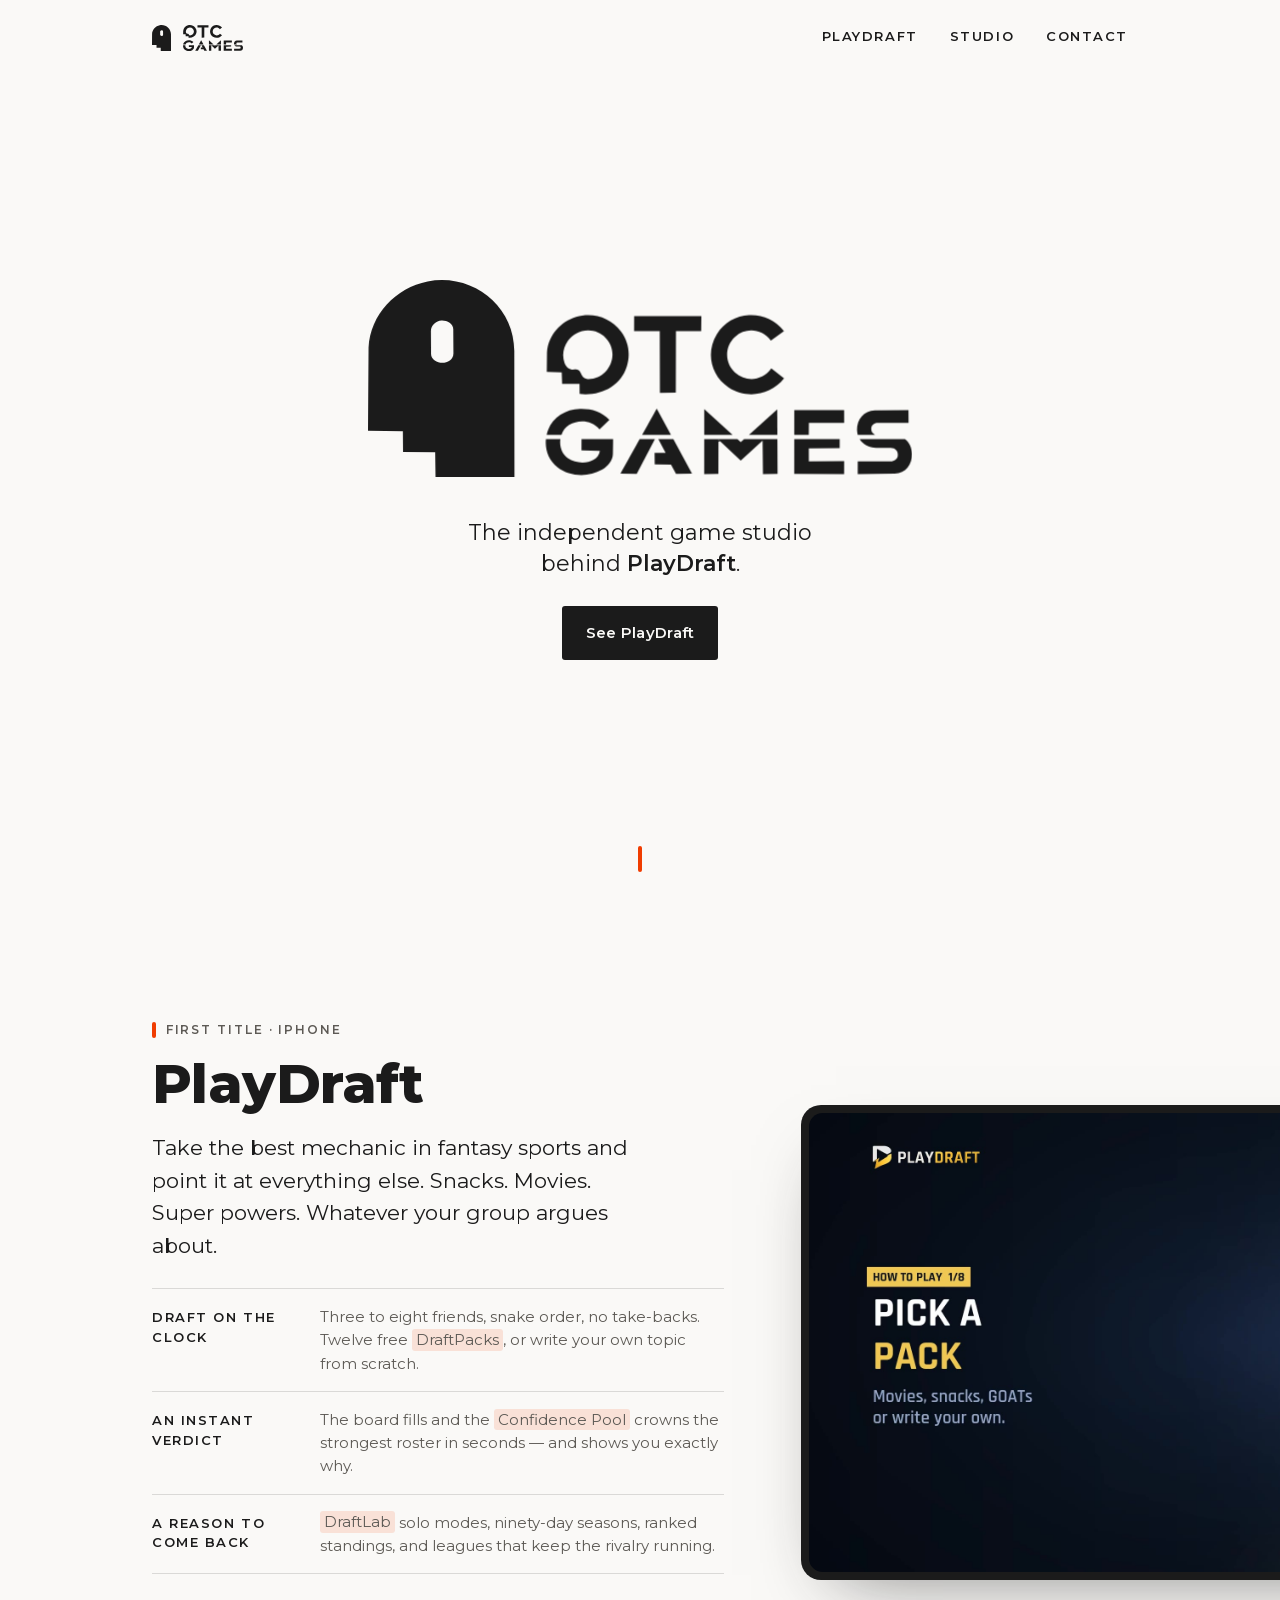
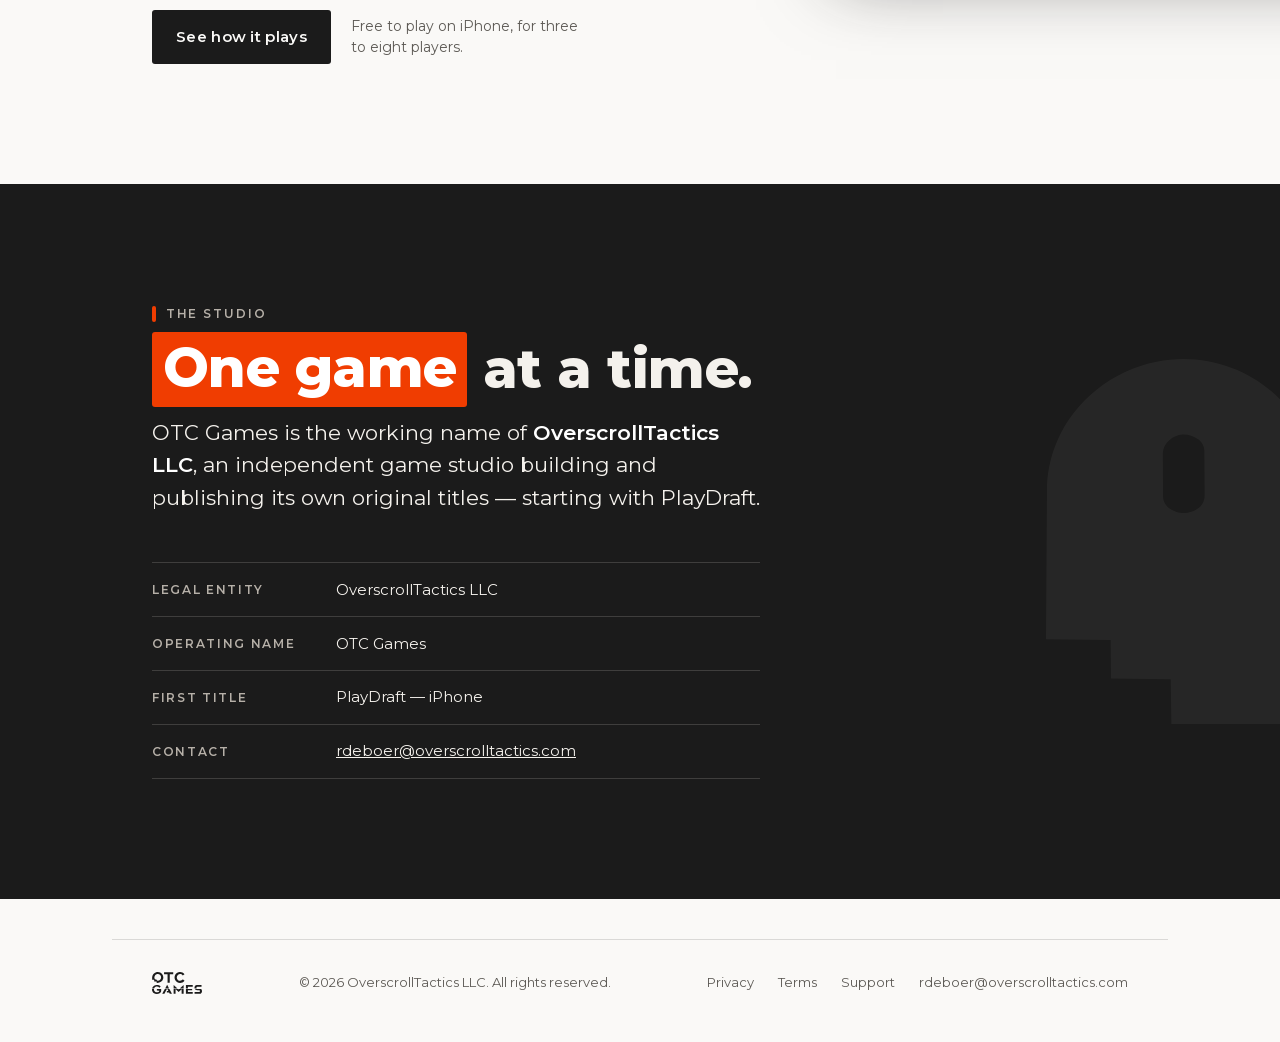
==== commit 9b9d1d19: "PlayDraft page plays the v12 How-to-Play reel, wide Replaces the 2026-08-04 portrait hand recording " ====
--- a/index.html
+++ b/index.html
@@ -172,9 +172,9 @@
       </div>
     </div>
     <div class="pd-visual">
-      <a class="device" href="/playdraft.html" aria-label="See how PlayDraft plays">
-        <img src="/assets/video/playdraft-poster.jpg" width="540" height="1174"
-             alt="PlayDraft on iPhone: the My Drafts screen listing drafts in progress, one awaiting a vote and one already crowned champion." loading="lazy" decoding="async">
+      <a class="screen" href="/playdraft.html" aria-label="See how PlayDraft plays">
+        <img src="/assets/video/playdraft-poster.jpg" width="1920" height="1080"
+             alt="The PlayDraft How to Play reel: the packs grid beside the chapter title Pick a Pack." loading="lazy" decoding="async">
       </a>
     </div>
   </div>
--- a/assets/css/site.css
+++ b/assets/css/site.css
@@ -848,6 +848,30 @@
 .btn-ghost[aria-disabled="true"]:hover { background: none; color: inherit; }
 .btn[aria-disabled="true"]:hover { background: var(--ink); transform: none; }
 
+/* Wide screen frame — the landscape sibling of .device, for the v12 reel. */
+.screen {
+  width: min(52rem, 92vw);
+  margin-inline: auto;
+  background: var(--ink);
+  border-radius: 1.25rem;
+  padding: 0.5rem;
+  box-shadow: 0 30px 70px -35px rgba(27, 27, 27, 0.55);
+}
+.screen video,
+.screen img {
+  display: block;
+  width: 100%;
+  height: auto;
+  border-radius: 0.85rem;
+  background: #12161f;
+}
+a.screen {
+  display: block;
+  transition: transform 0.2s ease, box-shadow 0.2s ease;
+}
+a.screen:hover { transform: translateY(-2px); }
+.pd-media .screen { width: min(56rem, 88vw); }
+
 /* Device frame (shared with the homepage teaser) */
 .device {
   width: min(19rem, 78vw);
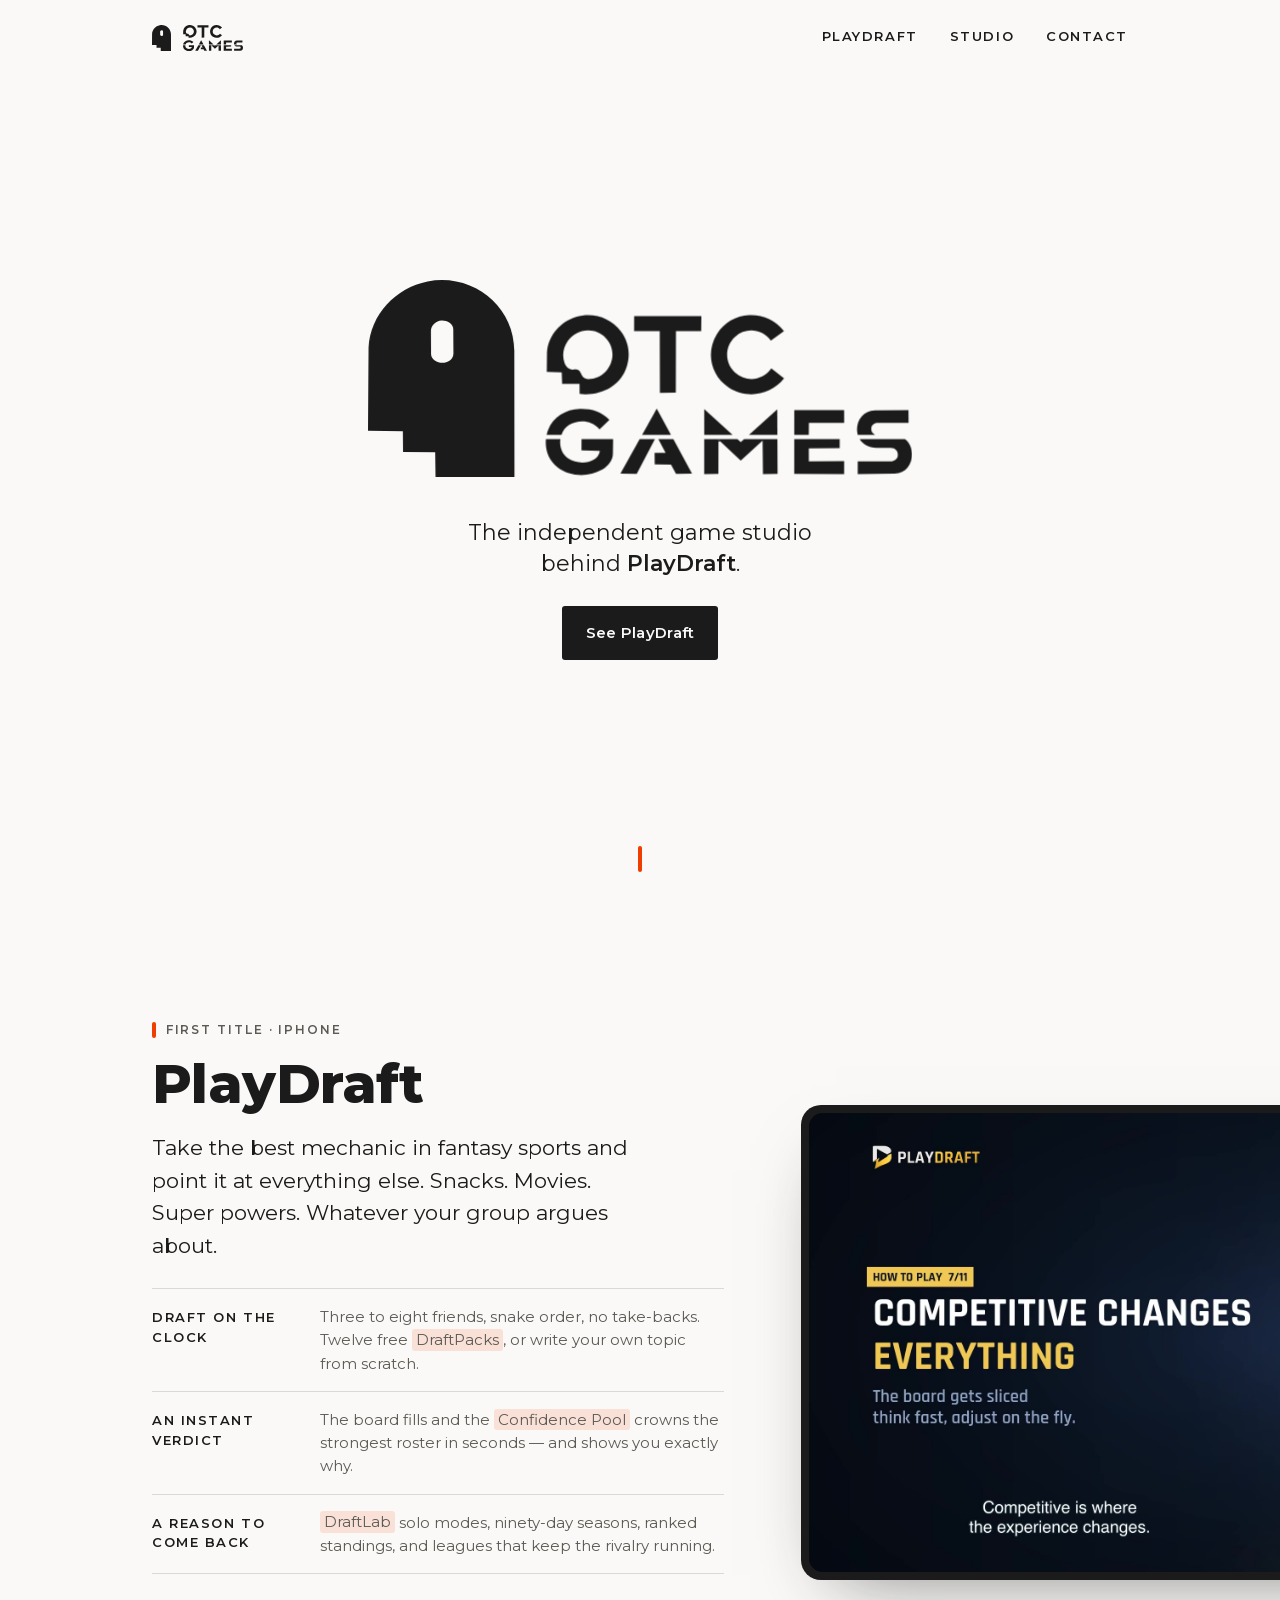
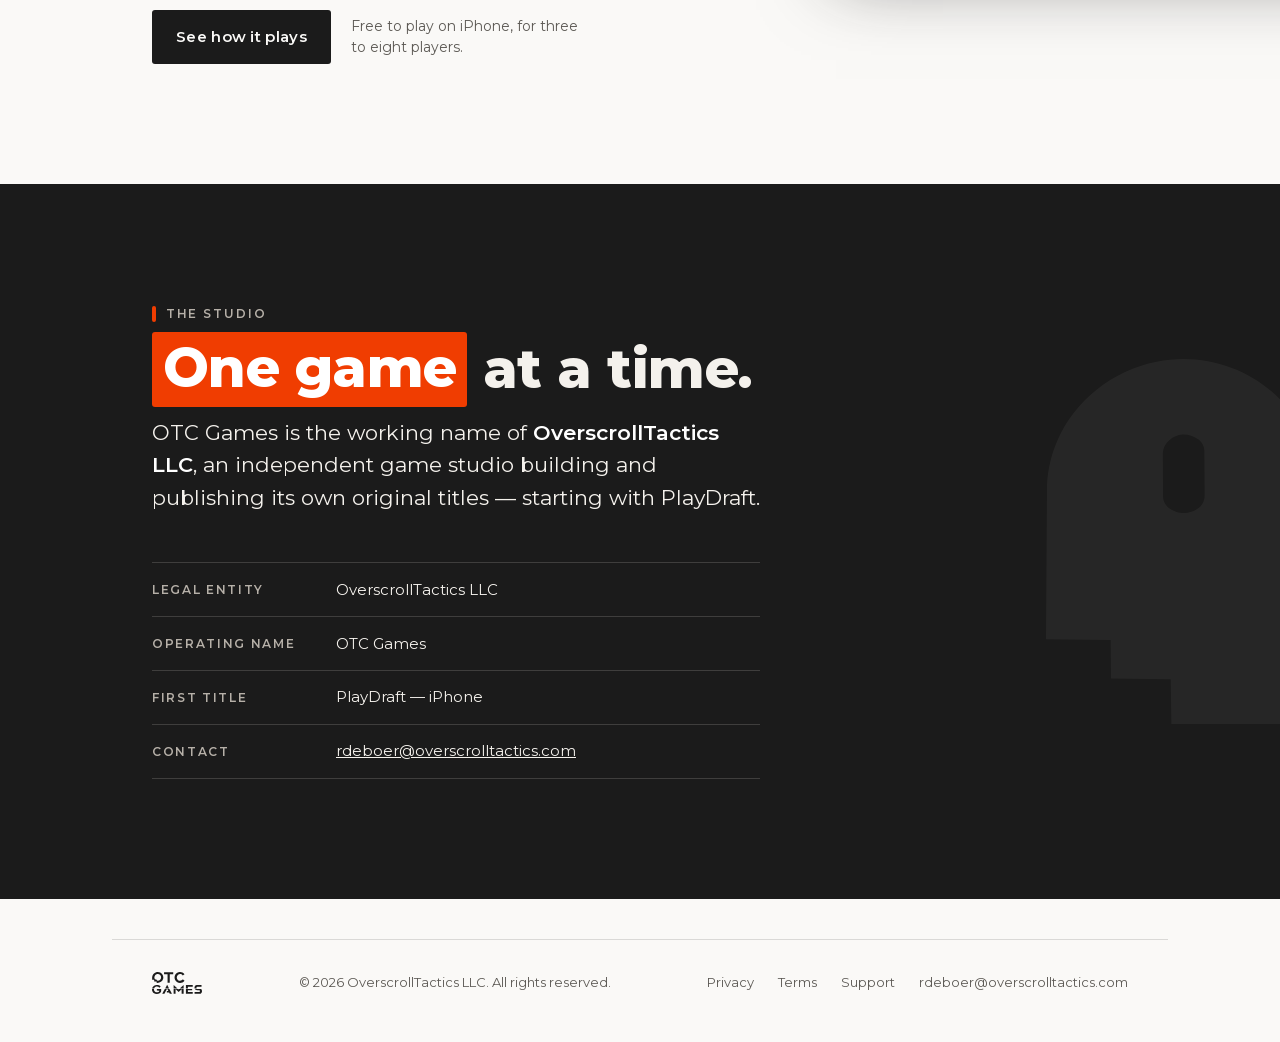
==== commit e2590f90: "Add Inflight feedback widget" ====
--- a/index.html
+++ b/index.html
@@ -29,6 +29,7 @@
   "brand": { "@type": "Brand", "name": "PlayDraft" }
 }
 </script>
+<script src="https://inflight.co/widget.js" data-org="igtg4b1c" async></script>
 </head>
 <body>
 <a class="skip" href="#playdraft">Skip to content</a>
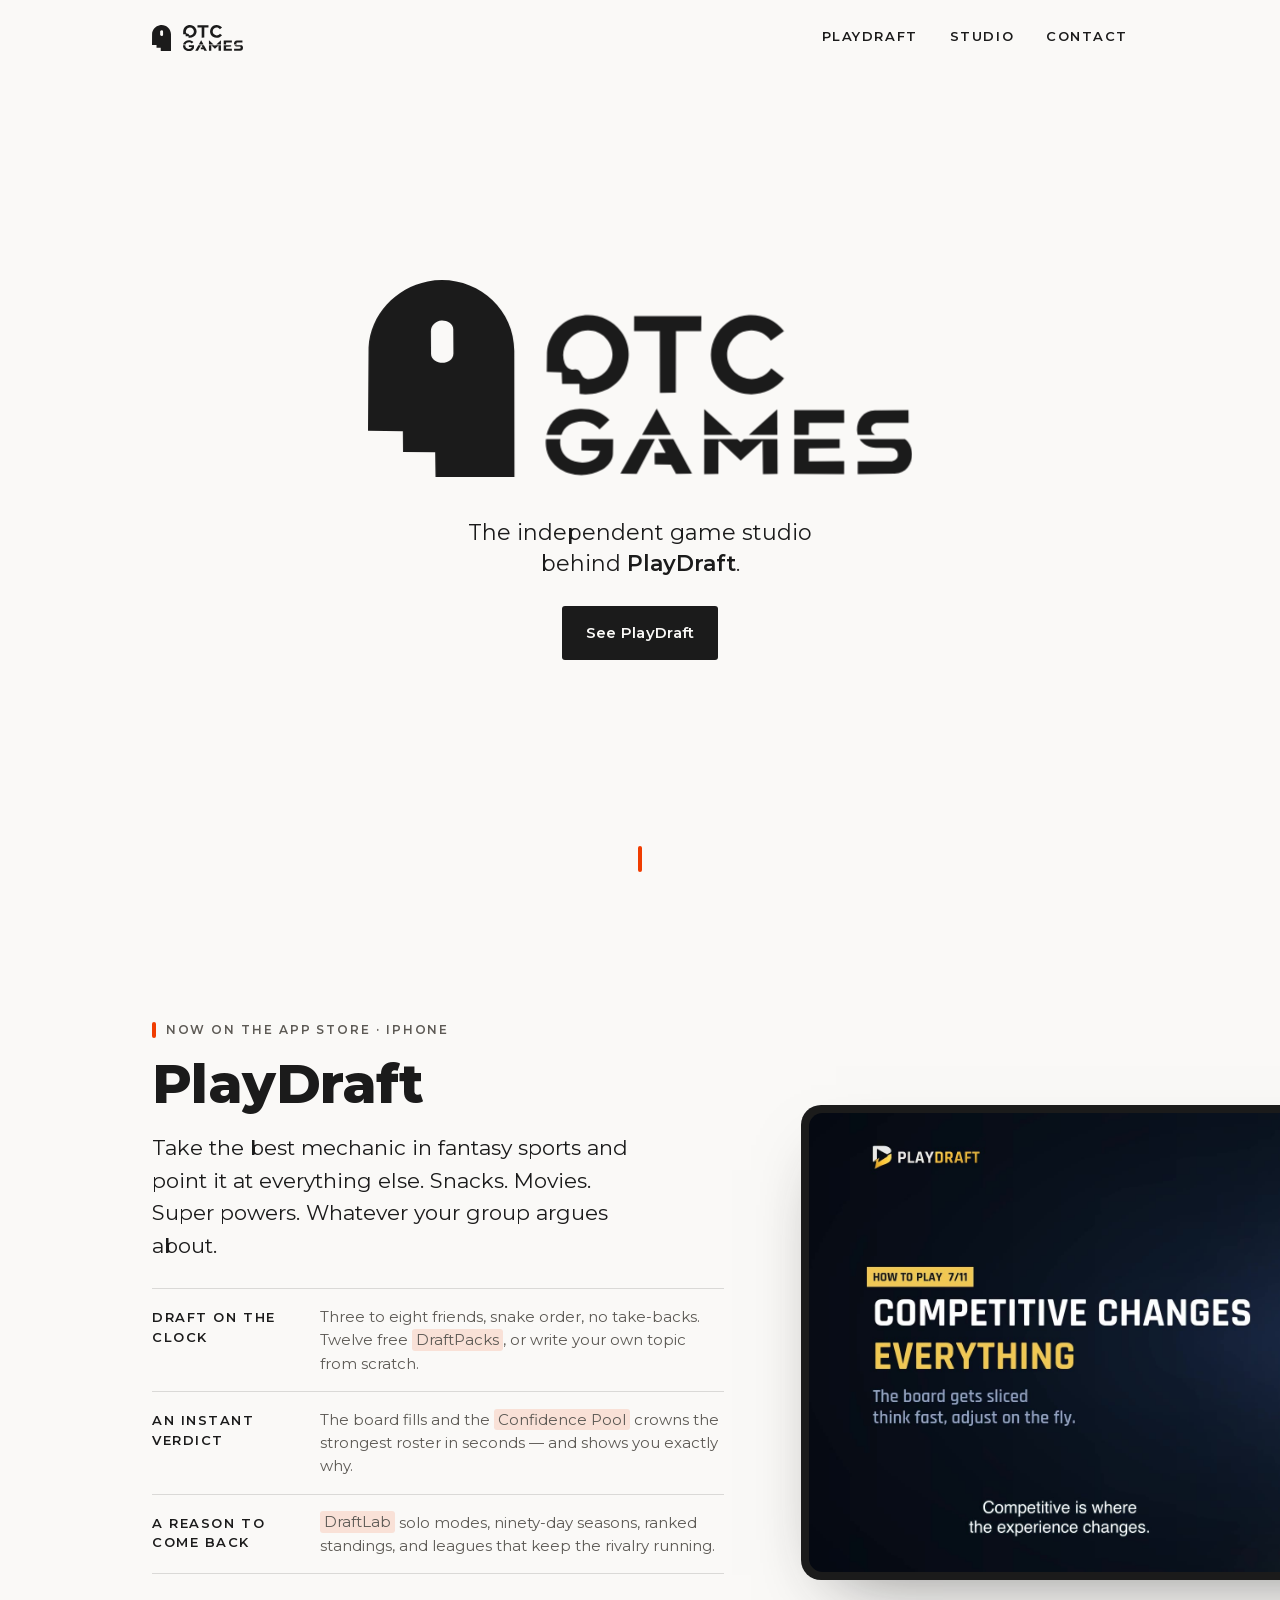
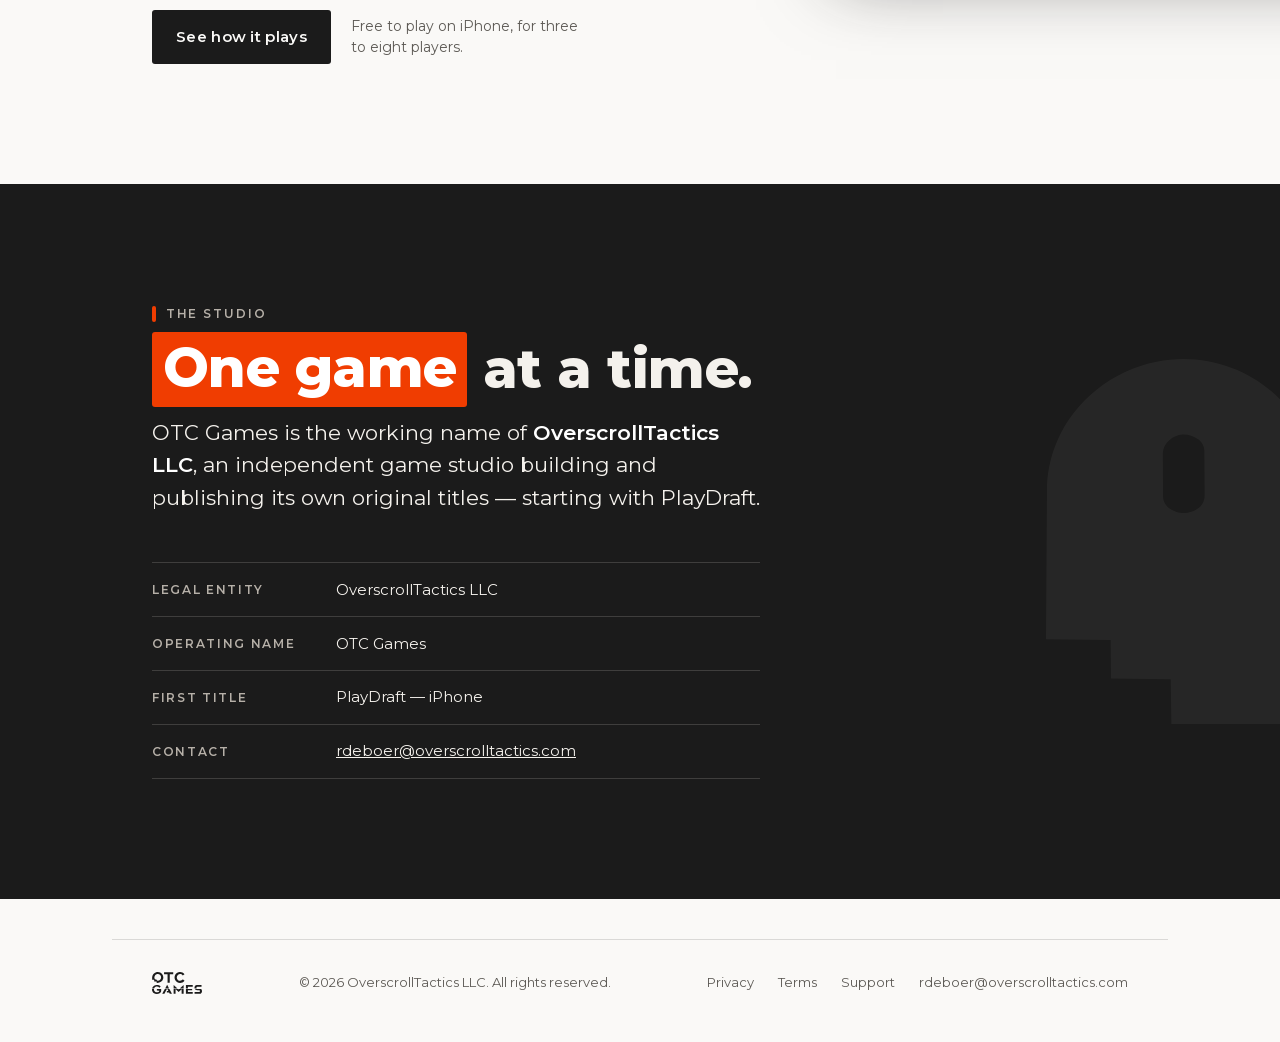
==== commit d098f753: "Launch PlayDraft App Store download on site" ====
--- a/index.html
+++ b/index.html
@@ -29,7 +29,6 @@
   "brand": { "@type": "Brand", "name": "PlayDraft" }
 }
 </script>
-<script src="https://inflight.co/widget.js" data-org="igtg4b1c" async></script>
 </head>
 <body>
 <a class="skip" href="#playdraft">Skip to content</a>
@@ -150,7 +149,7 @@
 <section class="playdraft" id="playdraft">
   <div class="wrap split">
     <div class="pd-copy">
-      <p class="kicker"><span class="tick" aria-hidden="true"></span>First title · iPhone</p>
+      <p class="kicker"><span class="tick" aria-hidden="true"></span>Now on the App Store · iPhone</p>
       <h2>PlayDraft</h2>
       <p class="lede">Take the best mechanic in fantasy sports and point it at everything else. Snacks. Movies. Super powers. Whatever your group argues about.</p>
       <ul class="feature-rows">
--- a/assets/css/site.css
+++ b/assets/css/site.css
@@ -793,53 +793,6 @@
   max-width: 44ch;
 }
 
-/* ----- QR control -------------------------------------------------------
-   The link is the real control: click it on a phone and it just opens. On a
-   pointer device, hovering or focusing it grows a scan panel out of the
-   button, so the desktop visitor can get it onto the device that can run it.
-   The panel is decorative for assistive tech — the anchor already carries the
-   destination — and it is never the only way to reach the link. */
-.qr-cta { position: relative; display: inline-flex; }
-.qr-panel {
-  position: absolute;
-  bottom: calc(100% + 0.6rem);
-  left: 50%;
-  z-index: 6;
-  display: grid;
-  justify-items: center;
-  gap: 0.55rem;
-  padding: 0.9rem 0.9rem 0.75rem;
-  background: var(--paper);
-  border-radius: 0.9rem;
-  box-shadow: 0 18px 40px -18px rgba(27, 27, 27, 0.4),
-              0 0 0 1px var(--surface-line);
-  opacity: 0;
-  pointer-events: none;
-  transform: translate(-50%, 8px) scale(0.82);
-  transform-origin: 50% calc(100% + 1.4rem);
-  transition: opacity 0.16s ease, transform 0.22s cubic-bezier(0.16, 1, 0.3, 1);
-}
-.qr-cta:hover .qr-panel,
-.qr-cta:focus-within .qr-panel {
-  opacity: 1;
-  transform: translate(-50%, 0) scale(1);
-}
-.qr { width: 8.5rem; height: 8.5rem; fill: var(--ink); }
-.qr-cap {
-  font-size: 0.6875rem;
-  font-weight: 600;
-  letter-spacing: 0.08em;
-  text-transform: uppercase;
-  color: var(--muted);
-  white-space: nowrap;
-}
-/* Coarse pointers can't hover and don't need a QR for their own screen. */
-@media (hover: none) {
-  .qr-panel { display: none; }
-}
-@media (prefers-reduced-motion: reduce) {
-  .qr-panel { transition: opacity 0.12s linear; transform: translate(-50%, 0) scale(1); }
-}
 .btn[aria-disabled="true"],
 .btn-ghost[aria-disabled="true"] {
   opacity: 0.4;
@@ -871,6 +824,52 @@
 }
 a.screen:hover { transform: translateY(-2px); }
 .pd-media .screen { width: min(56rem, 88vw); }
+
+/* The closing action belongs to the live product, with the same quiet ink
+   and single accent already used by the editorial bands. */
+.pd-download { padding: clamp(3.5rem, 8vw, 6rem) 0; border-top: 1px solid var(--line); }
+.pd-download-panel {
+  display: flex;
+  align-items: flex-end;
+  justify-content: space-between;
+  gap: 2rem 3rem;
+  padding: clamp(2rem, 5vw, 4rem);
+  background: var(--ink);
+  color: var(--band-text);
+  border-radius: var(--r-panel);
+}
+.pd-download-copy { max-width: 39rem; }
+.pd-download .kicker { color: var(--band-muted); }
+.pd-download h2 { max-width: 15ch; margin: 0 0 1rem; font-size: clamp(2rem, 1.3rem + 3vw, 3.5rem); line-height: 1.13; }
+.pd-download-copy > p:last-child { max-width: 42ch; margin: 0; color: var(--band-muted); }
+.pd-download-action { display: grid; justify-items: start; gap: 0.8rem; flex: 0 0 auto; }
+.pd-download-link {
+  display: grid;
+  min-width: 13.5rem;
+  min-height: 4.5rem;
+  align-content: center;
+  padding: 0.75rem 1.25rem;
+  border-radius: 0.8rem;
+  background: var(--paper);
+  color: var(--ink);
+  text-decoration: none;
+  line-height: 1.2;
+  transition: background 0.15s ease, transform 0.15s ease;
+}
+.pd-download-link:hover { background: #fff; transform: translateY(-2px); }
+.pd-download-link-label { font-size: 0.7rem; font-weight: 600; letter-spacing: 0.04em; }
+.pd-download-link strong { display: flex; justify-content: space-between; gap: 1.5rem; font-size: 1.25rem; }
+.pd-download-link strong span { color: var(--accent); }
+.pd-download-action > span { font-size: 0.75rem; color: var(--band-muted); }
+@media (max-width: 720px) {
+  .pd-download-panel { align-items: flex-start; flex-direction: column; }
+  .pd-download-action { width: 100%; }
+  .pd-download-link { width: 100%; }
+}
+@media (prefers-reduced-motion: reduce) {
+  .pd-download-link { transition: none; }
+  .pd-download-link:hover { transform: none; }
+}
 
 /* Device frame (shared with the homepage teaser) */
 .device {
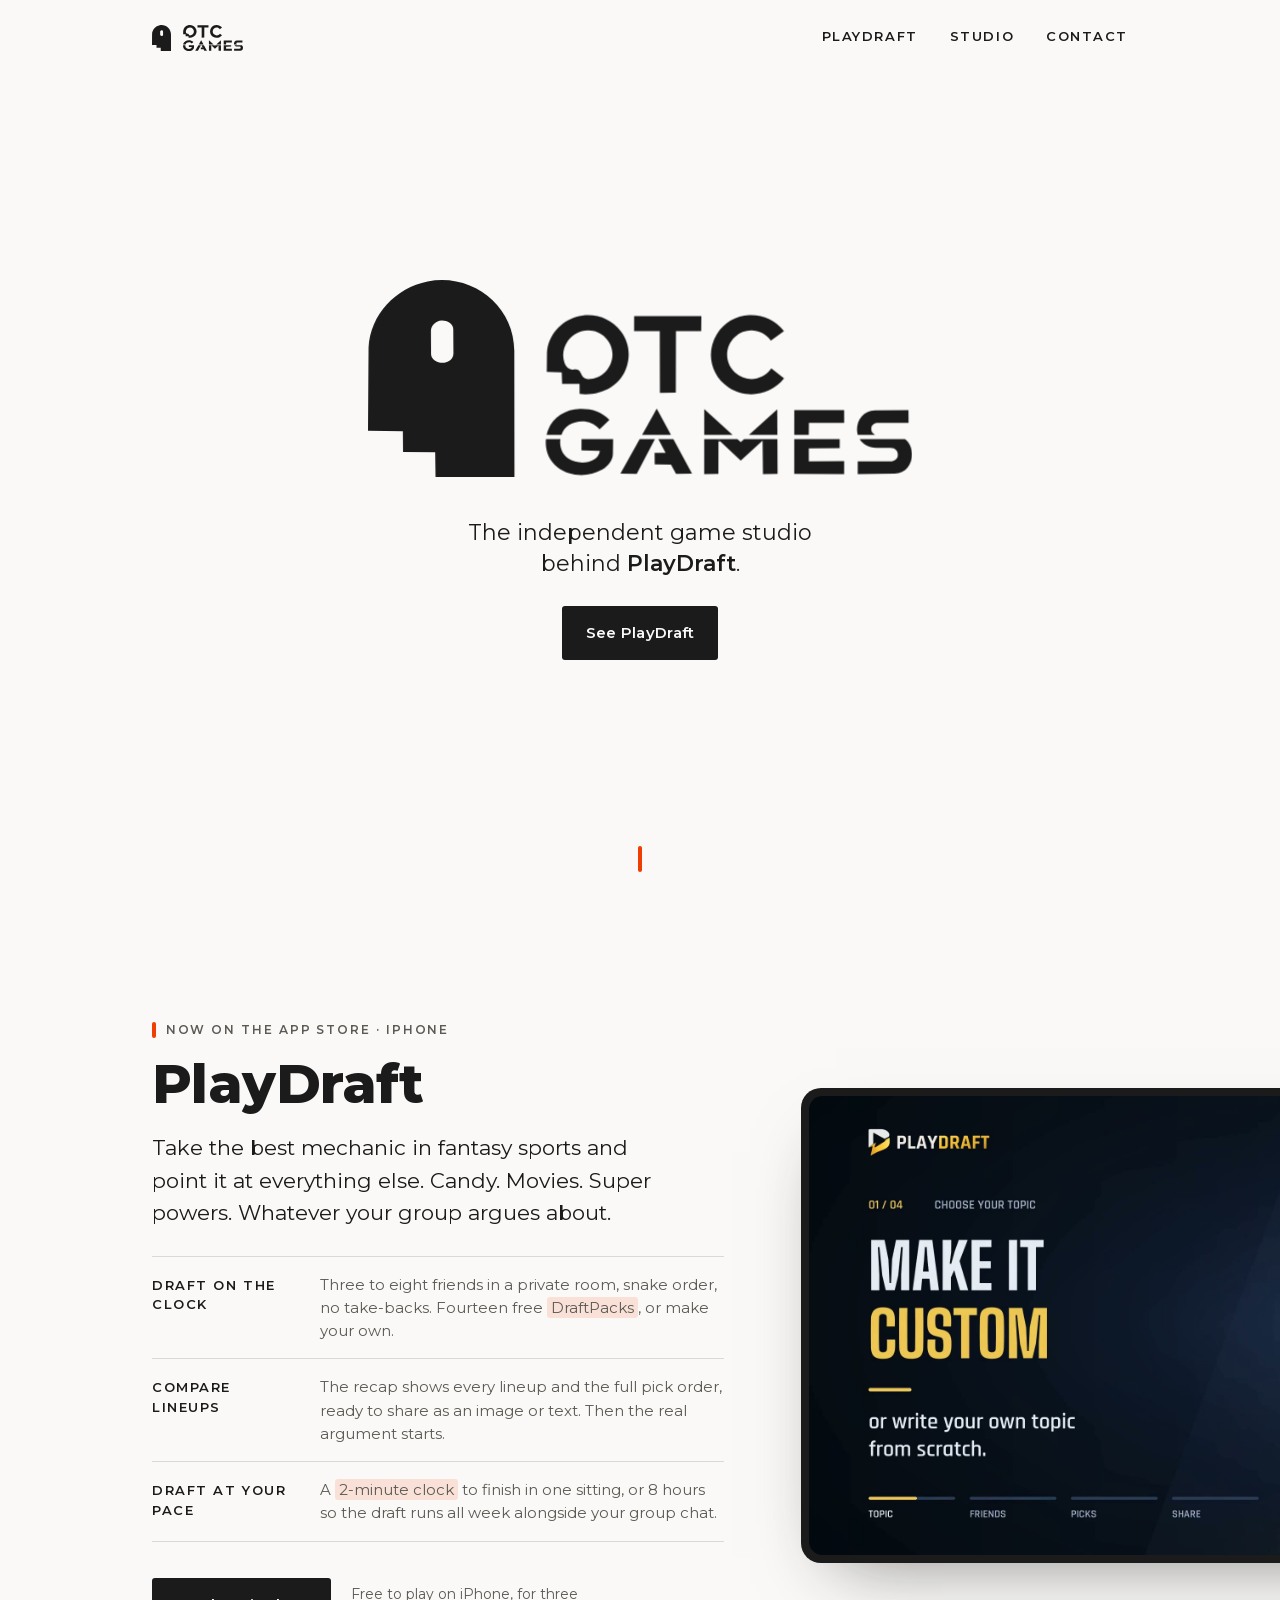
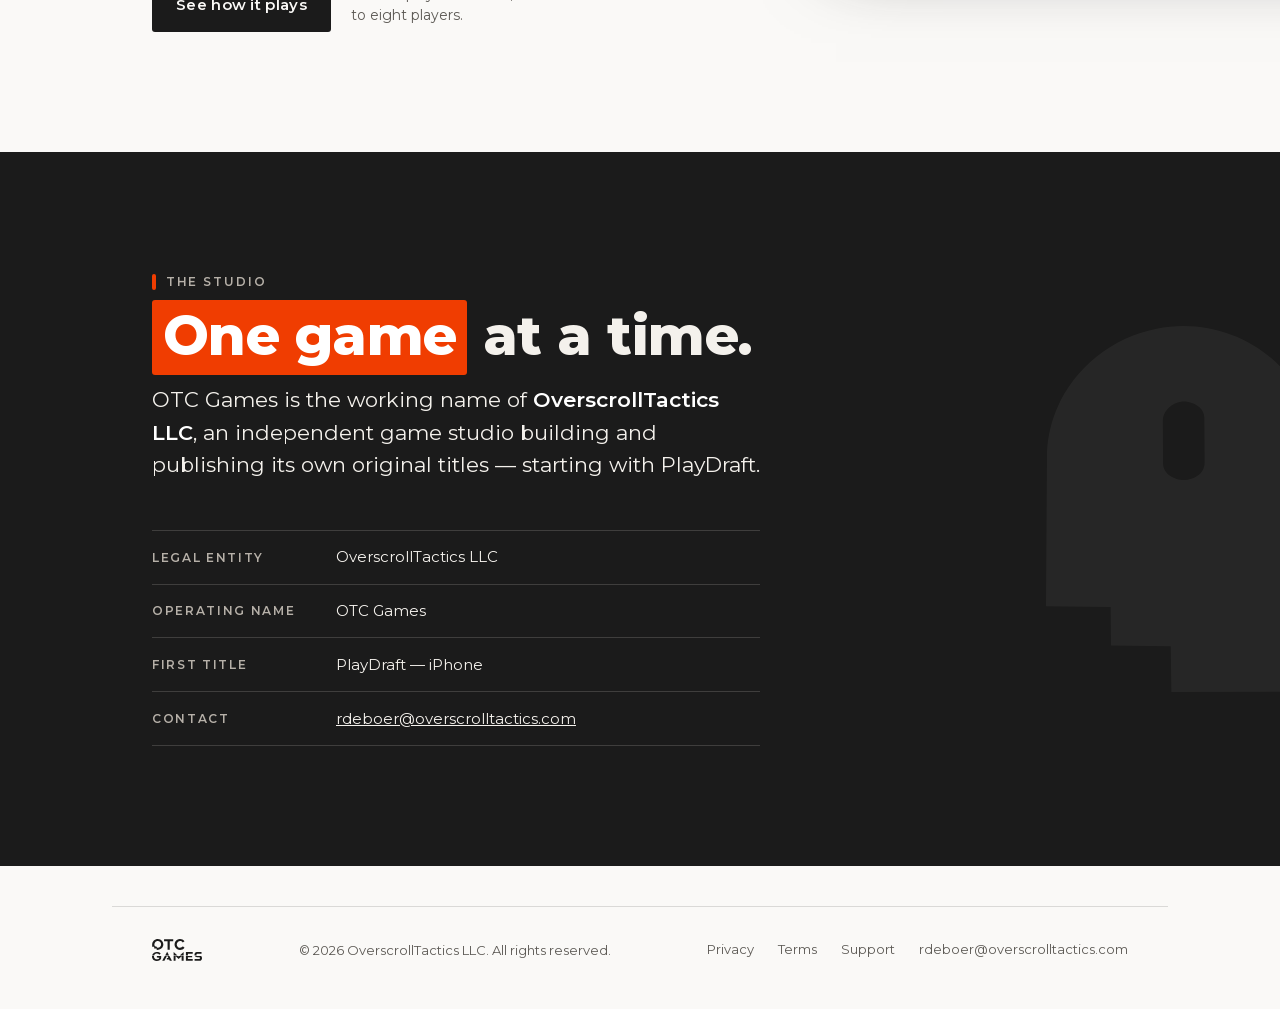
==== commit 007e1415: "PlayDraft pages describe 2.2.0, and the CSV template allows 5 categories The PlayDraft page, the hom" ====
--- a/index.html
+++ b/index.html
@@ -151,19 +151,19 @@
     <div class="pd-copy">
       <p class="kicker"><span class="tick" aria-hidden="true"></span>Now on the App Store · iPhone</p>
       <h2>PlayDraft</h2>
-      <p class="lede">Take the best mechanic in fantasy sports and point it at everything else. Snacks. Movies. Super powers. Whatever your group argues about.</p>
+      <p class="lede">Take the best mechanic in fantasy sports and point it at everything else. Candy. Movies. Super powers. Whatever your group argues about.</p>
       <ul class="feature-rows">
         <li>
           <h3>Draft on the clock</h3>
-          <p>Three to eight friends, snake order, no take-backs. Twelve free <span class="hl-soft">DraftPacks</span>, or write your own topic from scratch.</p>
+          <p>Three to eight friends in a private room, snake order, no take-backs. Fourteen free <span class="hl-soft">DraftPacks</span>, or make your own.</p>
         </li>
         <li>
-          <h3>An instant verdict</h3>
-          <p>The board fills and the <span class="hl-soft">Confidence&nbsp;Pool</span> crowns the strongest roster in seconds — and shows you exactly why.</p>
+          <h3>Compare lineups</h3>
+          <p>The recap shows every lineup and the full pick order, ready to share as an image or text. Then the real argument starts.</p>
         </li>
         <li>
-          <h3>A reason to come back</h3>
-          <p><span class="hl-soft">DraftLab</span> solo modes, ninety-day seasons, ranked standings, and leagues that keep the rivalry running.</p>
+          <h3>Draft at your pace</h3>
+          <p>A <span class="hl-soft">2-minute clock</span> to finish in one sitting, or 8 hours so the draft runs all week alongside your group chat.</p>
         </li>
       </ul>
       <div class="store">
@@ -173,8 +173,8 @@
     </div>
     <div class="pd-visual">
       <a class="screen" href="/playdraft.html" aria-label="See how PlayDraft plays">
-        <img src="/assets/video/playdraft-poster.jpg" width="1920" height="1080"
-             alt="The PlayDraft How to Play reel: the packs grid beside the chapter title Pick a Pack." loading="lazy" decoding="async">
+        <img src="/assets/video/playdraft-v2-poster.jpg" width="1920" height="1080"
+             alt="The PlayDraft How to Play reel: the Packs tab beside the chapter title Pick a Pack." loading="lazy" decoding="async">
       </a>
     </div>
   </div>
--- a/assets/css/site.css
+++ b/assets/css/site.css
@@ -517,7 +517,11 @@
 
 /* ---------- PlayDraft ---------- */
 
-.playdraft { padding: clamp(4rem, 10vw, 7.5rem) 0; }
+.playdraft {
+  padding: clamp(4rem, 10vw, 7.5rem) 0;
+  /* Keep the oversized poster at its original scale; crop at the viewport. */
+  overflow-x: clip;
+}
 
 .split {
   display: grid;
@@ -656,6 +660,9 @@
 
 .oops { text-align: center; place-content: center; display: grid; }
 .oops .m-arc-static { width: min(6rem, 24vw); margin: 0 auto 2rem; }
+.oops .playdraft-invite-mark { display: none; width: min(6rem, 24vw); height: auto; margin: 0 auto 2rem; }
+.oops.is-playdraft-invite .m-arc-static { display: none; }
+.oops.is-playdraft-invite .playdraft-invite-mark { display: block; }
 .oops p { color: var(--muted); margin: 0 0 2rem; }
 
 /* ---------- Responsive ---------- */
@@ -823,7 +830,9 @@
   transition: transform 0.2s ease, box-shadow 0.2s ease;
 }
 a.screen:hover { transform: translateY(-2px); }
-.pd-media .screen { width: min(56rem, 88vw); }
+/* Sized to the panel, not the viewport: 88vw plus the panel's padding was
+   wider than a phone and pushed the whole page sideways. */
+.pd-media .screen { width: min(56rem, 100%); }
 
 /* The closing action belongs to the live product, with the same quiet ink
    and single accent already used by the editorial bands. */
@@ -1017,6 +1026,30 @@
   font-variant-numeric: tabular-nums;
 }
 
+/* v2 screenshot strip: real 1206×2622 App Store captures, scaled. Scrolls
+   sideways on narrow screens instead of shrinking the phones unreadably. */
+.pd-shots {
+  display: grid;
+  grid-auto-flow: column;
+  grid-auto-columns: minmax(11rem, 1fr);
+  gap: 1rem;
+  margin: 0;
+  padding: 0 0 0.5rem;
+  list-style: none;
+  overflow-x: auto;
+  scroll-snap-type: x mandatory;
+  overscroll-behavior-x: contain;
+}
+.pd-shots li { scroll-snap-align: start; }
+.pd-shots img {
+  display: block;
+  width: 100%;
+  height: auto;
+  border-radius: var(--r-card);
+  border: 1px solid var(--line);
+  background: var(--surface);
+}
+
 /* The stage owns exactly one viewport, so nothing peeks below the fold. On a
    short window the copy column is what blows the budget, not the panel —
    tighten the type and the vertical rhythm rather than shrinking the device. */
@@ -1036,7 +1069,7 @@
 
 @media (max-width: 900px) {
   .pd-stage { min-height: 0; padding-top: clamp(6rem, 16vw, 8rem); }
-  .pd-stage-grid { grid-template-columns: 1fr; }
+  .pd-stage-grid { grid-template-columns: minmax(0, 1fr); }
   .pd-media { min-height: 0; order: 2; }
   .pd-media .device { width: min(15rem, 62vw); }
   .loop { grid-template-columns: repeat(2, 1fr); }
@@ -1046,3 +1079,38 @@
   .detail-rows > li { grid-template-columns: 1fr; }
   .options-3 { grid-template-columns: 1fr; }
 }
+
+/* PlayDraft CSV template page: uses the site's existing type, colors and buttons. */
+.board-template-hero { padding: clamp(8rem, 15vw, 12rem) 0 clamp(4rem, 8vw, 7rem); }
+.board-template-grid { display: grid; grid-template-columns: minmax(0, 1.05fr) minmax(0, .95fr); gap: clamp(2rem, 5vw, 5rem); align-items: center; }
+.board-template-hero h1 { font-size: clamp(2.75rem, 5.4vw, 5.5rem); line-height: 1.04; letter-spacing: -.06em; margin: .65rem 0 1.4rem; }
+.board-template-hero h1 em { font-style: normal; color: var(--accent); }
+.board-template-hero .lede { max-width: 38rem; margin-bottom: 2rem; }
+.board-template-note { color: var(--muted); font-size: .82rem; margin: .8rem 0 0; }
+.board-template-preview { min-width: 0; border: 1px solid var(--line); border-radius: var(--r-panel); background: var(--surface); padding: clamp(1.1rem, 2.4vw, 2rem); box-shadow: 0 1.5rem 3rem rgba(27,27,27,.06); }
+.board-template-preview-top { display: flex; align-items: center; gap: .75rem; border-bottom: 1px solid var(--line); padding-bottom: 1.2rem; margin-bottom: 1rem; font-size: .7rem; font-weight: 800; letter-spacing: .13em; }
+.board-template-preview-top img { border-radius: .55rem; }
+.board-template-row { display: grid; grid-template-columns: 1fr 1.3fr .8fr; gap: .65rem; padding: .85rem 0; border-bottom: 1px solid var(--line); font-size: .78rem; line-height: 1.35; }
+.board-template-row span { min-width: 0; overflow-wrap: anywhere; }
+.board-template-row-head { font-size: .65rem; font-weight: 800; letter-spacing: .06em; text-transform: uppercase; color: var(--muted); }
+.board-template-preview > p { font-size: .75rem; color: var(--muted); margin: 1.1rem 0 0; }
+.board-template-guide .section-head { max-width: 50rem; }
+.board-template-steps { display: grid; grid-template-columns: repeat(3, minmax(0, 1fr)); gap: 1rem; list-style: none; padding: 0; margin: 2rem 0; counter-reset: steps; }
+.board-template-steps li { counter-increment: steps; padding: 1.5rem; background: var(--surface); border: 1px solid var(--surface-line); border-radius: var(--r-card); display: grid; align-content: start; gap: .6rem; }
+.board-template-steps li::before { content: '0' counter(steps); color: var(--accent); font-size: .8rem; font-weight: 800; letter-spacing: .08em; }
+.board-template-steps strong { font-size: 1.04rem; }
+.board-template-steps span, .board-template-rule p, .board-template-help { color: var(--muted); }
+.board-template-rule { border-left: 3px solid var(--accent); padding: .15rem 0 .15rem 1.2rem; max-width: 48rem; }
+.board-template-rule p { margin: .4rem 0 0; }
+.board-template-help { margin: 2rem 0 0; }
+.board-template-help a { text-decoration-thickness: 1px; text-underline-offset: .2em; }
+.board-template-specs-title { font-size: 1.04rem; margin: 2.5rem 0 1rem; }
+.board-template-specs { width: 100%; max-width: 56rem; border-collapse: collapse; margin: 0 0 2.5rem; font-size: .9rem; line-height: 1.45; }
+.board-template-specs th, .board-template-specs td { text-align: left; vertical-align: top; padding: .85rem 1rem .85rem 0; border-bottom: 1px solid var(--line); }
+.board-template-specs thead th { font-size: .65rem; font-weight: 800; letter-spacing: .06em; text-transform: uppercase; color: var(--muted); }
+.board-template-specs tbody th { width: 11rem; font-weight: 700; }
+.board-template-specs td { color: var(--muted); }
+.board-template-specs code { font-size: .85em; overflow-wrap: anywhere; }
+@media (max-width: 560px) { .board-template-specs thead { display: none; } .board-template-specs tr { display: block; padding: .85rem 0; border-bottom: 1px solid var(--line); } .board-template-specs th, .board-template-specs td { display: block; padding: 0; border: 0; width: auto; } .board-template-specs tbody th { margin-bottom: .3rem; } }
+@media (max-width: 760px) { .board-template-grid { grid-template-columns: 1fr; } .board-template-hero { padding-top: 8rem; } .board-template-steps { grid-template-columns: 1fr; } }
+@media (max-width: 430px) { .board-template-preview { padding: 1rem; } .board-template-row { font-size: .7rem; gap: .4rem; } }
